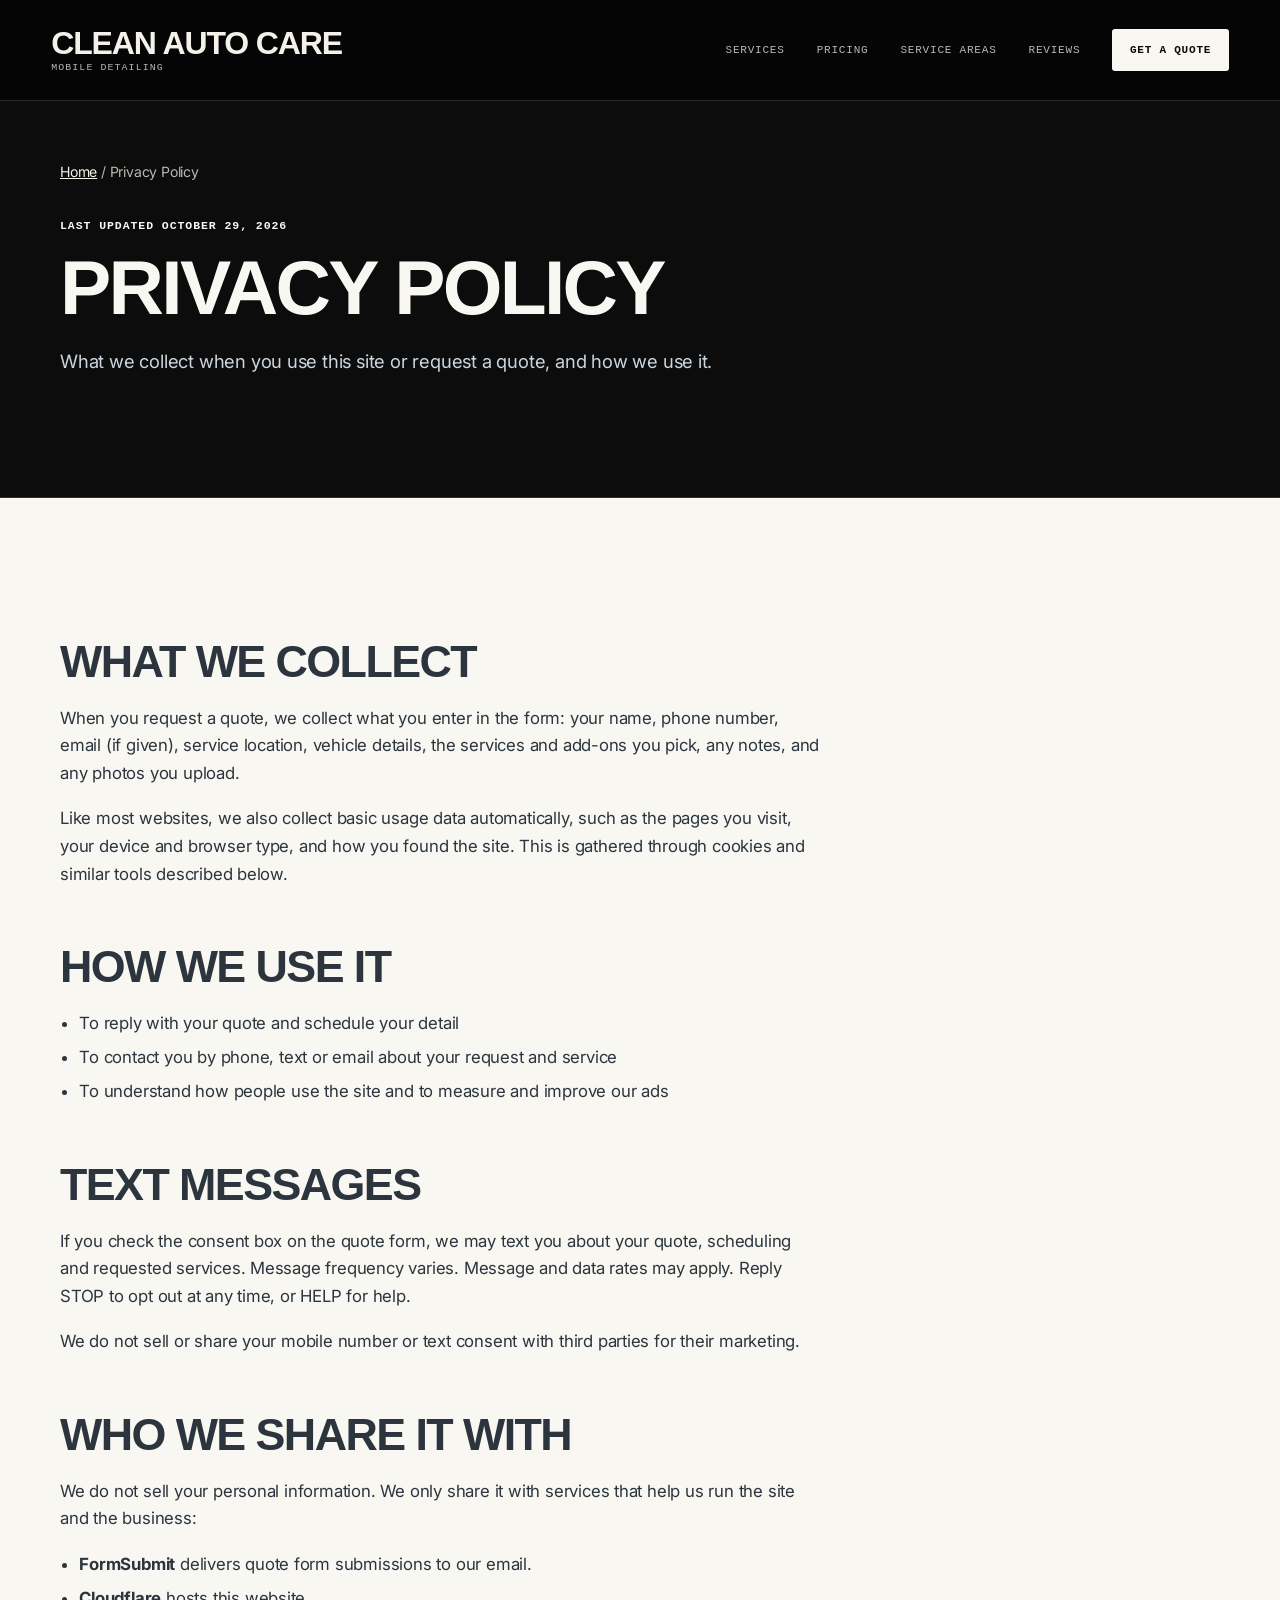
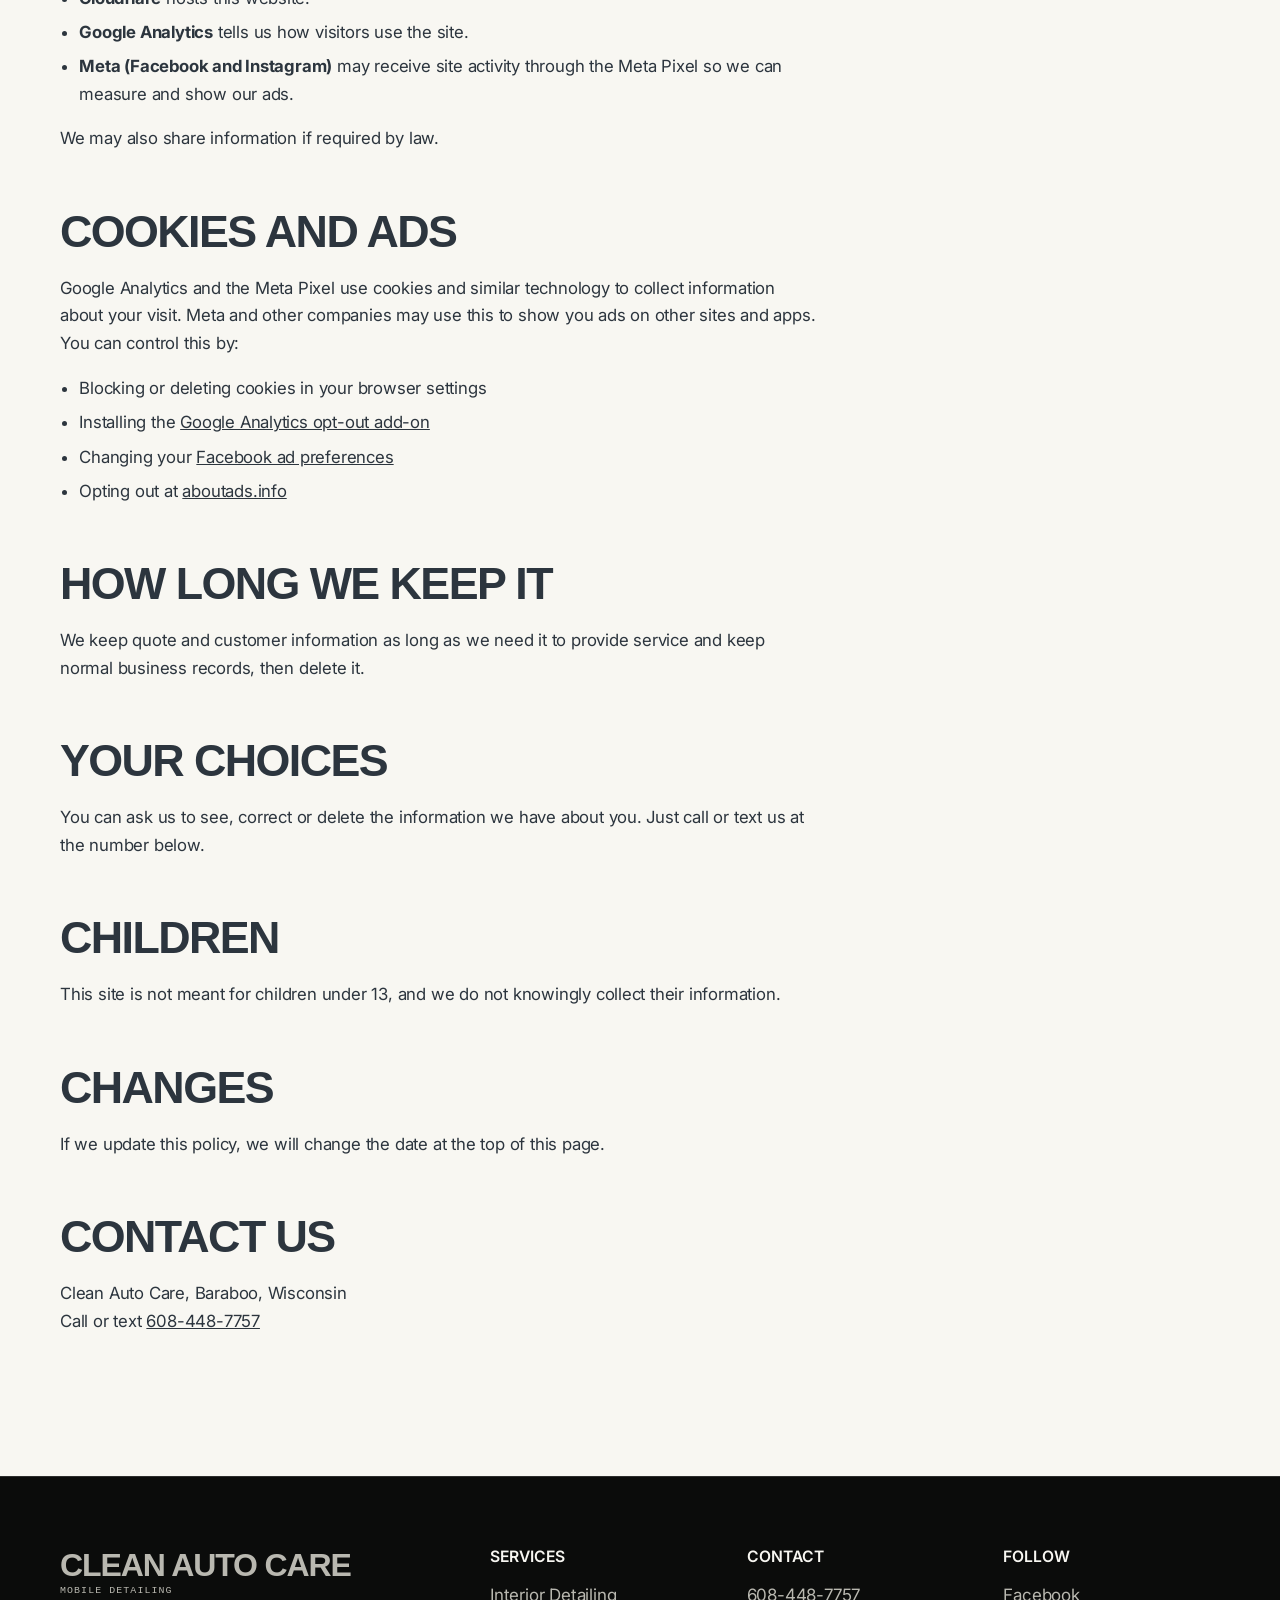
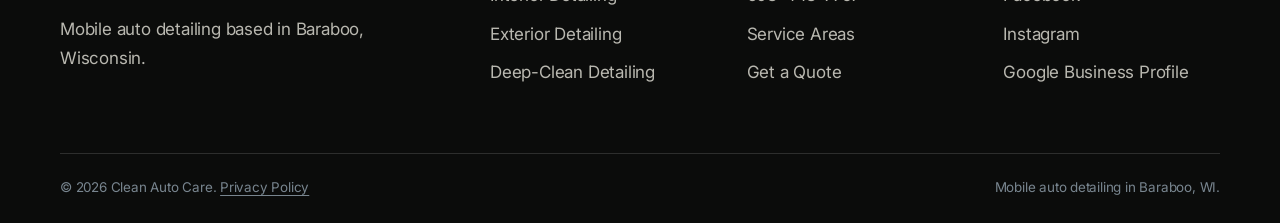
==== privacy/index.html @ e504fc3c "Add privacy policy page Add /privacy/ covering the quote form, text messages, FormSubmit, Cloudflare" ====
<!doctype html>
<html lang="en-US">
<head>
  <meta charset="utf-8"><meta name="viewport" content="width=device-width, initial-scale=1">
  <title>Privacy Policy | Clean Auto Care</title>
  <meta name="description" content="How Clean Auto Care collects, uses and protects the information you share through our website and quote form.">
  <meta name="robots" content="noindex, follow"><meta name="theme-color" content="#07111f"><link rel="canonical" href="https://cleanautocare.org/privacy/">
  <link rel="icon" type="image/png" sizes="64x64" href="/images/favicon-64.png"><link rel="preconnect" href="https://fonts.googleapis.com"><link rel="preconnect" href="https://fonts.gstatic.com" crossorigin><link href="https://fonts.googleapis.com/css2?family=Cormorant+Garamond:wght@500;600;700&family=Inter:wght@400;500;600&display=swap" rel="stylesheet"><link rel="stylesheet" href="/style.css?v=20261029.6">
  <script async src="https://www.googletagmanager.com/gtag/js?id=G-19XPZ4K6GP"></script>
  <script>window.dataLayer=window.dataLayer||[];function gtag(){dataLayer.push(arguments);}gtag('js',new Date());gtag('config','G-19XPZ4K6GP');</script>
</head>
<body>
  <a class="skip-link" href="#main-content">Skip to main content</a>
  <header class="site-header"><div class="nav-wrap"><a class="brand" href="/" aria-label="Clean Auto Care home"><span>Clean Auto Care</span><small>Mobile Detailing</small></a><button class="menu-toggle" type="button" aria-expanded="false" aria-controls="main-navigation"><span class="sr-only">Open menu</span><span aria-hidden="true">Menu</span></button><nav id="main-navigation" class="main-nav" aria-label="Primary navigation"><a href="/#services">Services</a><a href="/#pricing">Pricing</a><a href="/service-areas/">Service Areas</a><a href="/#reviews">Reviews</a><a class="nav-cta" href="/quote/">Get a Quote</a></nav></div></header>
  <main id="main-content">
    <section class="page-hero"><div class="container"><p class="breadcrumbs"><a href="/">Home</a> / Privacy Policy</p><p class="eyebrow">Last updated October 29, 2026</p><h1>Privacy Policy</h1><p class="page-lead">What we collect when you use this site or request a quote, and how we use it.</p></div></section>
    <section class="section"><div class="container content-grid legal-grid">
      <article class="prose legal-prose">
        <h2>What we collect</h2>
        <p>When you request a quote, we collect what you enter in the form: your name, phone number, email (if given), service location, vehicle details, the services and add-ons you pick, any notes, and any photos you upload.</p>
        <p>Like most websites, we also collect basic usage data automatically, such as the pages you visit, your device and browser type, and how you found the site. This is gathered through cookies and similar tools described below.</p>

        <h2>How we use it</h2>
        <ul>
          <li>To reply with your quote and schedule your detail</li>
          <li>To contact you by phone, text or email about your request and service</li>
          <li>To understand how people use the site and to measure and improve our ads</li>
        </ul>

        <h2>Text messages</h2>
        <p>If you check the consent box on the quote form, we may text you about your quote, scheduling and requested services. Message frequency varies. Message and data rates may apply. Reply STOP to opt out at any time, or HELP for help.</p>
        <p>We do not sell or share your mobile number or text consent with third parties for their marketing.</p>

        <h2>Who we share it with</h2>
        <p>We do not sell your personal information. We only share it with services that help us run the site and the business:</p>
        <ul>
          <li><strong>FormSubmit</strong> delivers quote form submissions to our email.</li>
          <li><strong>Cloudflare</strong> hosts this website.</li>
          <li><strong>Google Analytics</strong> tells us how visitors use the site.</li>
          <li><strong>Meta (Facebook and Instagram)</strong> may receive site activity through the Meta Pixel so we can measure and show our ads.</li>
        </ul>
        <p>We may also share information if required by law.</p>

        <h2>Cookies and ads</h2>
        <p>Google Analytics and the Meta Pixel use cookies and similar technology to collect information about your visit. Meta and other companies may use this to show you ads on other sites and apps. You can control this by:</p>
        <ul>
          <li>Blocking or deleting cookies in your browser settings</li>
          <li>Installing the <a href="https://tools.google.com/dlpage/gaoptout" target="_blank" rel="noopener">Google Analytics opt-out add-on</a></li>
          <li>Changing your <a href="https://www.facebook.com/adpreferences" target="_blank" rel="noopener">Facebook ad preferences</a></li>
          <li>Opting out at <a href="https://optout.aboutads.info/" target="_blank" rel="noopener">aboutads.info</a></li>
        </ul>

        <h2>How long we keep it</h2>
        <p>We keep quote and customer information as long as we need it to provide service and keep normal business records, then delete it.</p>

        <h2>Your choices</h2>
        <p>You can ask us to see, correct or delete the information we have about you. Just call or text us at the number below.</p>

        <h2>Children</h2>
        <p>This site is not meant for children under 13, and we do not knowingly collect their information.</p>

        <h2>Changes</h2>
        <p>If we update this policy, we will change the date at the top of this page.</p>

        <h2>Contact us</h2>
        <p>Clean Auto Care, Baraboo, Wisconsin<br>Call or text <a href="tel:+16084487757">608-448-7757</a></p>
      </article>
    </div></section>
  </main>
  <footer class="site-footer"><div class="container footer-grid"><div><a class="brand footer-brand" href="/"><span>Clean Auto Care</span><small>Mobile Detailing</small></a><p>Mobile auto detailing based in Baraboo, Wisconsin.</p></div><div><h2>Services</h2><a href="/services/interior-detailing.html">Interior Detailing</a><a href="/services/exterior-detailing.html">Exterior Detailing</a><a href="/services/deep-clean-detailing.html">Deep-Clean Detailing</a></div><div><h2>Contact</h2><a href="tel:+16084487757">608-448-7757</a><a href="/service-areas/">Service Areas</a><a href="/quote/">Get a Quote</a></div><div><h2>Follow</h2><a href="https://www.facebook.com/people/Clean-Auto-Care/61571332643960/" target="_blank" rel="noopener">Facebook</a><a href="https://www.instagram.com/cleanautocarellc" target="_blank" rel="noopener">Instagram</a><a href="https://share.google/BWF50CTPBVMTIAiap" target="_blank" rel="noopener">Google Business Profile</a></div></div><div class="container footer-bottom"><p>© 2026 Clean Auto Care. <a href="/privacy/">Privacy Policy</a></p><p>Mobile auto detailing in Baraboo, WI.</p></div></footer>
  <script src="/script.js?v=20260813.4" defer></script>
</body>
</html>
---- style.css ----
/* Clean Auto Care: restyle. Same class names as before, so no markup or SEO text changes are needed. */
:root {
  --ink: #0b1118;
  --ink-2: #131b24;
  --ink-3: #1d2733;
  --bone: #f3f4f2;
  --paper: #ffffff;
  --text: #151c24;
  --muted: #5b656f;
  --line: #dcdfdd;
  --line-dark: rgba(255, 255, 255, 0.14);
  --brass: #d4b26e;
  --brass-deep: #7a5c1f;
  --on-dark: #e9edf1;
  --on-dark-muted: #a7b3bf;
  --serif: "Cormorant Garamond", Georgia, "Times New Roman", serif;
  --sans: Inter, ui-sans-serif, system-ui, -apple-system, "Segoe UI", sans-serif;
  --container: 1160px;
  --r: 3px;
}

*, *::before, *::after { box-sizing: border-box; }
html { scroll-behavior: smooth; scroll-padding-top: 90px; }
body { margin: 0; color: var(--text); background: var(--paper); font-family: var(--sans); font-size: 1.0625rem; line-height: 1.7; -webkit-font-smoothing: antialiased; }
img { display: block; max-width: 100%; }
a { color: inherit; }
button, input, select, textarea { font: inherit; }
button { cursor: pointer; }
h1, h2, h3, p, blockquote, figure { margin-top: 0; }
h1, h2 { font-family: var(--serif); font-weight: 500; line-height: 1.02; letter-spacing: -0.012em; }
h3 { font-family: var(--sans); font-weight: 600; line-height: 1.25; letter-spacing: -0.01em; }
h1 { font-size: clamp(3rem, 7.2vw, 6rem); }
h2 { margin-bottom: 1.25rem; font-size: clamp(2.3rem, 4.6vw, 3.9rem); }
h3 { font-size: 1.2rem; }
p { margin-bottom: 1.1rem; }
:focus-visible { outline: 2px solid var(--brass-deep); outline-offset: 3px; }
.site-header :focus-visible, .hero :focus-visible, .section-dark :focus-visible, .area-section :focus-visible, .contact-section :focus-visible, .page-hero :focus-visible, .cta-panel :focus-visible, .site-footer :focus-visible { outline-color: var(--brass); }
.quote-form :focus-visible { outline-color: var(--brass-deep); }

.container { width: min(calc(100% - 44px), var(--container)); margin-inline: auto; }
.narrow-container { max-width: 800px; }
.section { padding: clamp(5rem, 9vw, 8.5rem) 0; }
.section-alt { background: var(--bone); }
.section-dark { color: var(--on-dark); background: var(--ink); }
.section-heading { max-width: 760px; margin: 0 auto 3.5rem; text-align: center; }
.section-heading > p:last-child { color: var(--muted); font-size: 1.08rem; }
.section-dark .section-heading > p:last-child { color: var(--on-dark-muted); }
.left-aligned { margin-left: 0; text-align: left; }
.eyebrow { margin-bottom: 0.8rem; color: var(--brass-deep); font-size: 0.98rem; font-weight: 600; letter-spacing: 0.01em; }
.section-dark .eyebrow, .hero .eyebrow, .area-section .eyebrow, .contact-section .eyebrow, .page-hero .eyebrow { color: var(--brass); }
.sr-only { position: absolute; width: 1px; height: 1px; padding: 0; margin: -1px; overflow: hidden; clip: rect(0, 0, 0, 0); white-space: nowrap; border: 0; }
.skip-link { position: fixed; top: 12px; left: 12px; z-index: 9999; padding: 0.7rem 1rem; color: var(--ink); background: var(--brass); border-radius: var(--r); transform: translateY(-160%); }
.skip-link:focus { transform: translateY(0); }

/* header */
.site-header { position: fixed; inset: 0 0 auto; z-index: 1000; color: var(--on-dark); background: rgba(11, 17, 24, 0.9); border-bottom: 1px solid var(--line-dark); backdrop-filter: blur(14px); }
.nav-wrap { width: min(calc(100% - 44px), var(--container)); min-height: 76px; margin-inline: auto; display: flex; align-items: center; justify-content: space-between; gap: 2rem; }
.brand { display: inline-flex; flex-direction: column; color: inherit; text-decoration: none; line-height: 1; }
.brand span { font-family: var(--serif); font-size: 1.6rem; font-weight: 600; letter-spacing: 0; }
.brand small { margin-top: 0.3rem; color: var(--on-dark-muted); font-size: 0.78rem; font-weight: 500; letter-spacing: 0.02em; }
.main-nav { display: flex; align-items: center; gap: 2rem; }
.main-nav a { color: var(--on-dark-muted); font-size: 0.94rem; font-weight: 500; text-decoration: none; transition: color 150ms; }
.main-nav a:hover, .main-nav a:focus-visible { color: var(--paper); }
.main-nav .nav-cta { padding: 0.6rem 1.15rem; color: var(--ink); background: var(--brass); border-radius: var(--r); font-weight: 600; }
.main-nav .nav-cta:hover, .main-nav .nav-cta:focus-visible { color: var(--ink); background: #d9d7cf; }
.menu-toggle { display: none; padding: 0.5rem 0.8rem; color: var(--paper); background: transparent; border: 1px solid var(--line-dark); border-radius: var(--r); }

/* hero */
.hero { position: relative; min-height: 100vh; min-height: 100svh; display: flex; align-items: center; overflow: hidden; color: var(--on-dark); background: var(--ink); }
.hero-image { position: absolute; inset: 0; width: 100%; height: 100%; object-fit: cover; object-position: center 40%; }
.hero-shade { position: absolute; inset: 0; background: linear-gradient(90deg, rgba(11, 17, 24, 0.82) 0%, rgba(11, 17, 24, 0.55) 48%, rgba(11, 17, 24, 0.3) 100%); }
.hero-content { position: relative; z-index: 1; padding-top: 130px; padding-bottom: 96px; }
.hero h1 { max-width: 860px; margin-bottom: 1.5rem; color: var(--paper); }
.hero-lead { max-width: 600px; margin-bottom: 2.2rem; color: #cdd6df; font-size: clamp(1.08rem, 2vw, 1.25rem); }
.service-line { max-width: 600px; margin-top: 1.8rem; margin-bottom: 0; color: var(--on-dark-muted); font-size: 0.95rem; }
.button-row { display: flex; flex-wrap: wrap; gap: 0.9rem; align-items: center; }
.button-row.centered { justify-content: center; margin-top: 2.5rem; }
.button { display: inline-flex; min-height: 50px; align-items: center; justify-content: center; padding: 0.8rem 1.6rem; border: 1px solid transparent; border-radius: var(--r); font-size: 0.97rem; font-weight: 600; line-height: 1.2; text-align: center; text-decoration: none; transition: background-color 160ms, color 160ms, border-color 160ms; }
.button-primary { color: var(--paper); background: var(--ink); }
.button-primary:hover { background: var(--ink-3); }
.hero .button-primary, .section-dark .button-primary, .area-section .button-primary, .contact-section .button-primary, .page-hero .button-primary, .cta-panel .button-primary { color: var(--ink); background: var(--brass); }
.hero .button-primary:hover, .section-dark .button-primary:hover, .area-section .button-primary:hover, .contact-section .button-primary:hover, .page-hero .button-primary:hover, .cta-panel .button-primary:hover { background: #d9d7cf; }
.button-secondary { color: var(--paper); background: transparent; border-color: rgba(255, 255, 255, 0.4); }
.button-secondary:hover { border-color: var(--paper); }
.button-outline { color: var(--text); border-color: #a9b1b8; background: transparent; }
.button-outline:hover { border-color: var(--text); }

/* trust strip */
.trust-bar { position: relative; z-index: 2; color: var(--on-dark); background: var(--ink-2); border-bottom: 1px solid var(--line-dark); }
.trust-grid { display: grid; grid-template-columns: repeat(3, 1fr); }
.trust-grid > div { padding: 1.5rem 2rem; border-left: 1px solid var(--line-dark); }
.trust-grid > div:first-child { padding-left: 0; border-left: 0; }
.trust-grid strong, .trust-grid span { display: block; }
.trust-grid strong { font-weight: 600; }
.trust-grid span { color: var(--on-dark-muted); font-size: 0.9rem; }

.split-layout { display: grid; grid-template-columns: 0.9fr 1.1fr; gap: clamp(2rem, 7vw, 7rem); align-items: start; }
.intro-section h2 { max-width: 620px; }
.prose { color: #2c353e; font-size: 1.08rem; }
.prose p:last-child { margin-bottom: 0; }
.text-link { color: var(--brass-deep); font-weight: 600; text-decoration-thickness: 1px; text-underline-offset: 5px; }

/* services: open columns, no boxes, no numbering */
.card-grid { display: grid; grid-template-columns: repeat(3, 1fr); gap: 2.5rem; }
.card { padding: 1.8rem 0 0; border-top: 1px solid var(--text); }
.card h3 { margin-bottom: 0.8rem; font-family: var(--serif); font-size: 2rem; font-weight: 600; letter-spacing: 0; }
.card p { color: var(--muted); }

.gallery-grid { display: grid; grid-template-columns: 1.35fr 0.8fr; grid-template-rows: 1fr 1fr; gap: 1rem; }
.gallery-grid figure { position: relative; min-height: 280px; overflow: hidden; border-radius: var(--r); background: var(--ink); }
.gallery-grid .gallery-main { grid-row: 1 / 3; min-height: 650px; }
.gallery-grid img { width: 100%; height: 100%; object-fit: cover; }
.gallery-grid figcaption { position: absolute; inset: auto 0 0; padding: 2.4rem 1.2rem 1rem; color: var(--paper); font-size: 0.92rem; font-weight: 500; background: linear-gradient(transparent, rgba(8, 13, 19, 0.82)); }

/* pricing */
.pricing-grid { grid-template-columns: repeat(4, 1fr); gap: 0; align-items: stretch; }
.price-card { position: relative; display: flex; flex-direction: column; padding: 2rem 1.7rem; color: var(--on-dark); border: 1px solid var(--line-dark); margin-left: -1px; }
.price-card:first-child { margin-left: 0; }
.price-card h3 { margin-bottom: 0.6rem; color: var(--paper); font-size: 1.1rem; }
.price-card .price { margin-bottom: 1.5rem; color: var(--paper); font-family: var(--serif); font-size: clamp(2.2rem, 3.4vw, 3rem); font-weight: 600; line-height: 1; letter-spacing: 0; }
.featured-card { background: var(--ink-2); border-top: 2px solid var(--brass); }
.pill { margin: 0 0 1rem; color: var(--brass); font-size: 0.9rem; font-weight: 600; }
.check-list { margin: 0; padding: 0; list-style: none; }
.check-list li { position: relative; padding: 0.5rem 0 0.5rem 1.5rem; color: var(--on-dark-muted); border-bottom: 1px solid var(--line-dark); font-size: 0.97rem; line-height: 1.5; }
.check-list li:last-child { border-bottom: 0; }
.check-list li::before { content: ""; position: absolute; left: 0.1rem; top: 1.05rem; width: 0.55rem; height: 0.3rem; border-left: 1.5px solid var(--brass); border-bottom: 1.5px solid var(--brass); transform: rotate(-45deg); }
.package-note { margin: 1.1rem 0 0; color: var(--on-dark-muted); font-size: 0.85rem; line-height: 1.5; }
.price-book { width: 100%; margin-top: auto; color: var(--paper); background: transparent; border-color: rgba(255, 255, 255, 0.35); }
.price-card .check-list, .price-card .package-note { margin-bottom: 1.4rem; }
.price-book:hover { border-color: var(--paper); }
.featured-card .price-book { color: var(--ink); background: var(--brass); border-color: transparent; }
.featured-card .price-book:hover { background: #d9d7cf; }
.addons-panel { margin-top: 3rem; padding: 0; }
.addons-panel h3 { margin-bottom: 0.5rem; color: var(--paper); font-family: var(--serif); font-size: 1.9rem; font-weight: 600; }
.addon-grid { display: grid; grid-template-columns: 1fr 1fr; gap: 0 3rem; }
.addon-grid > div { display: flex; justify-content: space-between; gap: 1rem; padding: 0.9rem 0; color: var(--on-dark-muted); border-bottom: 1px solid var(--line-dark); }
.addon-grid strong { color: var(--paper); font-weight: 600; text-align: right; }

/* process: a genuine sequence, so it keeps its numerals */
.process-grid { display: grid; grid-template-columns: repeat(3, 1fr); gap: 2.5rem; margin: 0; padding: 0; list-style: none; }
.process-grid li { display: flex; gap: 1.1rem; align-items: flex-start; }
.process-grid li > span { flex: 0 0 40px; height: 40px; display: grid; place-items: center; color: var(--brass-deep); border: 1px solid var(--brass-deep); border-radius: 50%; font-family: var(--serif); font-size: 1.25rem; font-weight: 600; }
.process-grid h3 { margin: 0.4rem 0 0.5rem; }
.process-grid p { margin: 0; color: var(--muted); }

/* service area */
.area-section { color: var(--on-dark); background: var(--ink-2); }
.area-layout { align-items: center; }
.area-layout p:not(.eyebrow) { max-width: 600px; color: var(--on-dark-muted); }
.area-layout .button { margin-top: 0.8rem; }
.location-list { display: grid; grid-template-columns: 1fr 1fr; gap: 0 2rem; margin: 0; padding: 0; list-style: none; }
.location-list a { display: block; padding: 1.1rem 0; color: var(--paper); border-bottom: 1px solid var(--line-dark); font-family: var(--serif); font-size: 1.6rem; font-weight: 600; text-decoration: none; transition: color 150ms; }
.location-list a:hover { color: var(--brass); }

/* reviews: set as quotations, not cards */
.review-grid { align-items: stretch; }
.review-card { display: flex; flex-direction: column; padding: 1.8rem 0 0; border-top: 1px solid var(--text); }
.review-card blockquote { flex: 1; margin: 0 0 1.4rem; color: var(--text); font-family: var(--serif); font-size: 1.65rem; font-weight: 500; line-height: 1.25; }
.review-card figcaption { color: var(--muted); font-size: 0.92rem; font-weight: 500; }

.faq-list { border-top: 1px solid var(--text); }
.faq-list details { border-bottom: 1px solid var(--line); }
.faq-list summary { position: relative; padding: 1.4rem 2.5rem 1.4rem 0; font-size: 1.08rem; font-weight: 600; list-style: none; cursor: pointer; }
.faq-list summary::-webkit-details-marker { display: none; }
.faq-list summary::after { content: "+"; position: absolute; right: 0.2rem; top: 1.15rem; color: var(--brass-deep); font-size: 1.5rem; font-weight: 400; }
.faq-list details[open] summary::after { content: "\2212"; }
.faq-list details p { padding-right: 2rem; color: var(--muted); }

/* contact + form */
.contact-section { color: var(--on-dark); background: var(--ink); }
.contact-layout { display: grid; grid-template-columns: 0.8fr 1.2fr; gap: clamp(2.5rem, 7vw, 6rem); align-items: start; }
.contact-copy { position: sticky; top: 120px; }
.contact-copy > p:not(.eyebrow) { color: var(--on-dark-muted); }
.inline-book { color: var(--brass); font-weight: 600; text-underline-offset: 4px; }
.quote-builder-cta { display: block; margin: 2rem 0 2.3rem; padding: 1.35rem 1.45rem; color: var(--ink); background: var(--paper); border-left: 4px solid var(--paper); text-decoration: none; transition: background-color 160ms, color 160ms; }
.quote-builder-cta:hover, .quote-builder-cta:focus-visible { color: var(--paper); background: var(--ink-3); outline: 1px solid var(--paper); outline-offset: 3px; }
.quote-builder-cta span, .quote-builder-cta strong, .quote-builder-cta small { display: block; }
.quote-builder-cta span { margin-bottom: 0.2rem; font-family: "DM Mono", monospace; font-size: 0.67rem; letter-spacing: 0.06em; text-transform: uppercase; }
.quote-builder-cta strong { font-family: var(--serif); font-size: clamp(2rem, 3vw, 2.8rem); font-weight: 600; line-height: 0.9; text-transform: uppercase; }
.quote-builder-cta strong b { margin-left: 0.25rem; font-family: var(--sans); font-weight: 400; }
.quote-builder-cta small { max-width: 390px; margin-top: 0.8rem; font-size: 0.85rem; line-height: 1.45; }
.direct-contact { display: grid; gap: 0; margin-top: 2rem; }
.direct-contact a { display: flex; justify-content: space-between; gap: 1rem; padding: 1.1rem 0; border-bottom: 1px solid var(--line-dark); text-decoration: none; }
.direct-contact span { color: var(--on-dark-muted); }
.quote-form { padding: clamp(1.5rem, 4vw, 2.6rem); color: var(--text); background: var(--paper); border-radius: var(--r); }
.quote-form label { display: block; margin: 0.9rem 0 0.35rem; font-size: 0.9rem; font-weight: 600; }
.quote-form label span { color: var(--muted); font-weight: 400; }
.quote-form input, .quote-form select, .quote-form textarea { width: 100%; padding: 0.75rem 0.85rem; color: var(--text); background: var(--paper); border: 1px solid #b9c0c6; border-radius: var(--r); }
.quote-form input:focus, .quote-form select:focus, .quote-form textarea:focus { border-color: var(--brass-deep); }
.quote-form input[type="file"] { padding: 0.55rem; }
.quote-form .consent-check { display: flex; align-items: flex-start; gap: 0.65rem; margin-top: 1.15rem; color: #44505b; font-size: 0.82rem; font-weight: 500; line-height: 1.5; }
.quote-form .consent-check input { width: 1rem; height: 1rem; flex: 0 0 auto; margin: 0.15rem 0 0; accent-color: var(--brass-deep); }
.form-row { display: grid; grid-template-columns: 1fr 1fr; gap: 1rem; }
.submit-button { width: 100%; margin-top: 1.25rem; border: 0; }
.quote-form .submit-button { color: var(--paper); background: var(--ink); }
.quote-form .submit-button:hover { background: var(--ink-3); }
.form-note { margin: 0.75rem 0 0; color: var(--muted); font-size: 0.8rem; text-align: center; }
.honeypot { position: absolute !important; left: -9999px !important; width: 1px !important; height: 1px !important; opacity: 0 !important; }

/* footer */
.site-footer { padding: 4.5rem 0 1.5rem; color: var(--on-dark-muted); background: #070c11; }
.footer-grid { display: grid; grid-template-columns: 1.8fr 1fr 1fr 1fr; gap: 2.5rem; }
.footer-grid > div:first-child p { max-width: 360px; margin-top: 1.2rem; }
.footer-grid h2 { margin-bottom: 1rem; color: var(--paper); font-family: var(--sans); font-size: 0.98rem; font-weight: 600; letter-spacing: 0; }
.footer-grid > div:not(:first-child) a { display: block; margin: 0.6rem 0; color: var(--on-dark-muted); text-decoration: none; }
.footer-grid a:hover { color: var(--paper); }
.footer-bottom { display: flex; justify-content: space-between; gap: 1rem; margin-top: 3.5rem; padding-top: 1.4rem; color: #78858f; border-top: 1px solid var(--line-dark); font-size: 0.84rem; }
.footer-bottom p { margin: 0; }

/* inner pages */
.page-hero { padding: 10rem 0 5.5rem; color: var(--on-dark); background: var(--ink); border-bottom: 1px solid var(--line-dark); }
.page-hero .breadcrumbs { margin-bottom: 2rem; color: var(--on-dark-muted); font-size: 0.88rem; }
.page-hero .breadcrumbs a { color: var(--on-dark); }
.page-hero h1 { max-width: 920px; margin-bottom: 1.2rem; color: var(--paper); font-size: clamp(2.7rem, 6vw, 4.8rem); }
.page-hero .page-lead { max-width: 700px; margin-bottom: 2rem; color: #cdd6df; font-size: 1.15rem; }
.content-grid { display: grid; grid-template-columns: 1.4fr 0.6fr; gap: clamp(2.5rem, 7vw, 6rem); align-items: start; }
.content-grid .prose h2 { margin-top: 3.5rem; font-size: clamp(2rem, 3.6vw, 2.8rem); }
.content-grid .prose h2:first-child { margin-top: 0; }
.content-grid .prose h3 { margin-top: 2rem; }
.content-grid .prose ul { padding-left: 1.2rem; }
.service-aside { position: sticky; top: 110px; padding: 1.8rem; background: var(--bone); border-top: 2px solid var(--brass-deep); }
.service-aside h2 { font-size: 1.4rem; }
.service-aside .price { font-family: var(--serif); font-size: 2.4rem; font-weight: 600; line-height: 1.1; }
.service-aside .button { width: 100%; margin-top: 0.8rem; }
.related-links { display: grid; gap: 0.7rem; margin-top: 1.4rem; }
.related-links a { color: var(--brass-deep); font-weight: 600; }
.service-image { width: 100%; max-height: 600px; margin-bottom: 2.5rem; object-fit: cover; border-radius: var(--r); }
.area-cards { display: grid; grid-template-columns: 1fr 1fr; gap: 2rem 3rem; }
.area-card { padding: 1.6rem 0 0; border-top: 1px solid var(--text); }
.area-card h2 { font-size: 1.9rem; }
.area-card p { margin-bottom: 0; color: var(--muted); }
.cta-panel { padding: clamp(2.2rem, 5vw, 4rem); color: var(--on-dark); background: var(--ink); border-radius: var(--r); text-align: center; }
.cta-panel h2 { color: var(--paper); }
.cta-panel p { max-width: 640px; margin-inline: auto; color: var(--on-dark-muted); }
.cta-panel .button { margin-top: 0.8rem; }

@media (max-width: 900px) {
  .menu-toggle { display: block; }
  .main-nav { position: absolute; inset: 76px 0 auto; display: none; padding: 1.2rem 22px 1.5rem; flex-direction: column; align-items: stretch; gap: 0; background: var(--ink); border-bottom: 1px solid var(--line-dark); }
  .main-nav.is-open { display: flex; }
  .main-nav a { padding: 0.8rem 0; }
  .main-nav .nav-cta { margin-top: 0.5rem; padding: 0.8rem 1rem; text-align: center; }
  .hero-shade { background: linear-gradient(90deg, rgba(11, 17, 24, 0.85), rgba(11, 17, 24, 0.48)); }
  .split-layout, .contact-layout, .content-grid { grid-template-columns: 1fr; }
  .card-grid, .process-grid { grid-template-columns: 1fr; }
  .pricing-grid { grid-template-columns: 1fr 1fr; }
  .price-card, .price-card:first-child { margin-left: 0; margin-top: -1px; }
  .contact-copy, .service-aside { position: static; }
  .footer-grid { grid-template-columns: 1.5fr 1fr 1fr; }
  .footer-grid > div:first-child { grid-column: 1 / -1; }
}

@media (max-width: 680px) {
  .container, .nav-wrap { width: min(calc(100% - 32px), var(--container)); }
  .section { padding: 4.6rem 0; }
  .hero-content { padding-top: 120px; padding-bottom: 70px; }
  .hero-image { object-position: 58% center; }
  .hero-shade { background: linear-gradient(180deg, rgba(11, 17, 24, 0.55), rgba(11, 17, 24, 0.78)); }
  .trust-grid { grid-template-columns: 1fr; padding: 0.5rem 0; }
  .trust-grid > div, .trust-grid > div:first-child { padding: 0.8rem 0; border: 0; border-bottom: 1px solid var(--line-dark); }
  .trust-grid > div:last-child { border-bottom: 0; }
  .pricing-grid, .addon-grid, .form-row, .area-cards, .location-list { grid-template-columns: 1fr; }
  .gallery-grid { grid-template-columns: 1fr 1fr; grid-template-rows: auto auto; }
  .gallery-grid .gallery-main { grid-column: 1 / -1; grid-row: auto; min-height: 480px; }
  .gallery-grid figure:not(.gallery-main) { min-height: 250px; }
  .addon-grid > div { align-items: flex-start; }
  .footer-grid { grid-template-columns: 1fr 1fr; }
  .footer-grid > div:first-child { grid-column: 1 / -1; }
  .footer-bottom { flex-direction: column; }
}

@media (prefers-reduced-motion: reduce) {
  html { scroll-behavior: auto; }
  *, *::before, *::after { scroll-behavior: auto !important; transition-duration: 0.01ms !important; animation-duration: 0.01ms !important; animation-iteration-count: 1 !important; }
}

/* quote wizard */
.quote-wizard { padding: clamp(1.5rem, 4vw, 2.6rem); background: var(--paper); border: 1px solid var(--line); border-radius: var(--r); }
.q-step { margin: 0 0 2rem; padding: 0; border: 0; min-width: 0; }
.q-step[hidden] { display: none; }
.q-step legend { padding: 0; margin-bottom: 0.4rem; font-family: var(--serif); font-size: clamp(1.9rem, 4vw, 2.5rem); font-weight: 500; line-height: 1.1; }
.q-hint { color: var(--muted); margin-bottom: 1rem; }
.q-grid { display: grid; grid-template-columns: 1fr 1fr; gap: 0.75rem; margin-top: 1.1rem; }
.q-opt { position: relative; display: block; }
.q-opt input { position: absolute; inset: 0; width: 100%; height: 100%; margin: 0; opacity: 0; cursor: pointer; }
.q-opt span { display: flex; flex-direction: column; justify-content: center; min-height: 68px; padding: 0.8rem 1rem; border: 1px solid #b9c0c6; border-radius: var(--r); font-weight: 600; transition: border-color 150ms, background-color 150ms; }
.q-opt small { margin-top: 0.1rem; color: var(--muted); font-size: 0.85rem; font-weight: 400; }
.q-opt:hover span { border-color: var(--text); }
.q-opt input:checked + span { border-color: var(--brass-deep); background: #f6f0e3; box-shadow: inset 0 0 0 1px var(--brass-deep); }
.q-opt input:focus-visible + span { outline: 2px solid var(--brass-deep); outline-offset: 2px; }
.q-label { display: block; margin: 1rem 0 0.35rem; font-size: 0.9rem; font-weight: 600; }
.q-label span { color: var(--muted); font-weight: 400; }
.quote-wizard input[type="text"], .quote-wizard input[type="tel"], .quote-wizard input[type="email"], .quote-wizard input[type="file"], .quote-wizard textarea { width: 100%; padding: 0.75rem 0.85rem; color: var(--text); background: var(--paper); border: 1px solid #b9c0c6; border-radius: var(--r); }
.quote-wizard input:focus, .quote-wizard textarea:focus { border-color: var(--brass-deep); }
.q-row { display: grid; grid-template-columns: 1fr 1fr; gap: 1rem; }
.quote-wizard .consent-check { display: flex; align-items: flex-start; gap: 0.65rem; margin-top: 1.2rem; color: #44505b; font-size: 0.82rem; line-height: 1.5; }
.quote-wizard .consent-check input { width: 1rem; height: 1rem; flex: 0 0 auto; margin: 0.15rem 0 0; accent-color: var(--brass-deep); }
.q-submit { width: 100%; margin-top: 1.25rem; }
.q-progress, .q-count, .q-nav { display: none; }
.quote-wizard.is-wizard .q-progress { display: block; height: 4px; margin-bottom: 0.6rem; background: var(--line); border-radius: 2px; overflow: hidden; }
.q-progress i { display: block; width: 0; height: 100%; background: var(--brass-deep); transition: width 250ms; }
.quote-wizard.is-wizard .q-count { display: block; margin-bottom: 1.6rem; color: var(--muted); font-size: 0.9rem; }
.quote-wizard.is-wizard .q-nav { display: flex; justify-content: space-between; gap: 1rem; }
.q-error { min-height: 1.2em; margin: 0 0 0.8rem; color: #a3332b; font-size: 0.95rem; }
.q-alt { margin: 1.4rem 0 0; text-align: center; color: var(--muted); font-size: 0.95rem; }
.quote-wizard.is-wizard .q-count { display: none; }
.q-review { margin-bottom: 0; }
.quote-total { margin: 1.5rem 0 2rem; padding: 1.4rem 1.5rem; color: var(--paper); background: var(--ink); }
.quote-total-label { margin-bottom: 0.35rem; color: var(--on-dark-muted); font-family: "DM Mono", monospace; font-size: 0.68rem; letter-spacing: 0.06em; text-transform: uppercase; }
.quote-total-price { margin: 0; font-family: var(--serif); font-size: clamp(3.6rem, 9vw, 5.4rem); font-weight: 600; line-height: 0.76; letter-spacing: -0.035em; text-transform: uppercase; }
.quote-summary { display: grid; grid-template-columns: repeat(3, 1fr); gap: 0; margin: 0 0 1.6rem; border-top: 1px solid var(--line); border-bottom: 1px solid var(--line); }
.quote-summary > div { padding: 0.9rem 1rem 0.9rem 0; border-right: 1px solid var(--line); }
.quote-summary > div + div { padding-left: 1rem; }
.quote-summary > div:last-child { border-right: 0; }
.quote-summary dt { color: var(--muted); font-family: "DM Mono", monospace; font-size: 0.64rem; letter-spacing: 0.06em; text-transform: uppercase; }
.quote-summary dd { margin: 0.35rem 0 0; font-weight: 600; line-height: 1.3; }
@media (max-width: 560px) { .quote-summary { grid-template-columns: 1fr; } .quote-summary > div, .quote-summary > div + div { padding: 0.8rem 0; border-right: 0; border-bottom: 1px solid var(--line); } .quote-summary > div:last-child { border-bottom: 0; } }
@media (max-width: 560px) { .q-grid, .q-row { grid-template-columns: 1fr; } }

/* products strip, sits directly under the hero */
.trust-bar { background: #0e1318; border-top: 1px solid var(--line-dark); border-bottom: 1px solid var(--line-dark); }
.brand-strip { display: grid; grid-template-columns: 0.8fr 3fr; align-items: stretch; }
.brand-strip-label { display: flex; align-items: center; margin: 0; padding: 1.5rem 1.5rem 1.5rem 0; color: var(--on-dark-muted); font-size: 0.78rem; font-weight: 500; letter-spacing: 0.22em; text-transform: uppercase; }
.brand-strip-list { display: grid; grid-template-columns: repeat(3, 1fr); margin: 0; padding: 0; list-style: none; }
.brand-strip-list li { display: flex; align-items: center; justify-content: center; min-height: 112px; padding: 1.6rem 1rem; text-align: center; background: #141a21; border-left: 1px solid var(--line-dark); }
.brand-strip-list a { color: var(--paper); font-family: var(--serif); font-size: clamp(1.3rem, 2.2vw, 1.75rem); font-weight: 600; line-height: 1.1; text-decoration: none; }
.brand-strip-list a:hover, .brand-strip-list a:focus-visible { color: var(--brass); }
@media (max-width: 900px) { .brand-strip { grid-template-columns: 1fr; } .brand-strip-label { padding: 1.2rem 0 0.9rem; } .brand-strip-list li:first-child { border-left: 0; } }
@media (max-width: 680px) { .brand-strip-list { grid-template-columns: 1fr; } .brand-strip-list li { border-left: 0; border-top: 1px solid var(--line-dark); } }

/* Homepage art direction: a precise, performance-garage identity. */
:root {
  --ink: #0b0c0b;
  --ink-2: #171815;
  --ink-3: #292a26;
  --bone: #e9e7e0;
  --paper: #f8f7f2;
  --text: #11120f;
  --muted: #62635d;
  --line: #c9c8c0;
  --brass: #f8f7f2;
  --brass-deep: #11120f;
  --on-dark: #f3f1e9;
  --on-dark-muted: #b9b8b0;
  --serif: "Barlow Condensed", "Arial Narrow", sans-serif;
  --sans: Inter, ui-sans-serif, system-ui, sans-serif;
}

body { letter-spacing: -0.012em; }
h1, h2 { font-weight: 600; letter-spacing: -0.035em; text-transform: uppercase; }
.eyebrow { font-family: "DM Mono", monospace; font-size: 0.72rem; letter-spacing: 0.08em; text-transform: uppercase; }
.eyebrow span { color: var(--brass); }
.section { padding: clamp(6rem, 11vw, 10rem) 0; }
.site-header { background: rgba(11, 12, 11, 0.76); }
.brand span { font-family: var(--serif); font-size: 2rem; font-weight: 600; letter-spacing: -0.035em; text-transform: uppercase; }
.brand small { font-family: "DM Mono", monospace; font-size: 0.62rem; letter-spacing: 0.11em; text-transform: uppercase; }
.main-nav a { font-family: "DM Mono", monospace; font-size: 0.69rem; letter-spacing: 0.07em; text-transform: uppercase; }
.main-nav .nav-cta { padding: 0.75rem 1.1rem; background: var(--brass); }

.hero { height: 100dvh; min-height: 720px; }
.hero-image { filter: saturate(0.62) contrast(1.12) brightness(0.78); object-position: center 46%; transform: scale(1.012); }
.hero-shade { background: linear-gradient(90deg, rgba(7, 8, 7, 0.97) 0%, rgba(7, 8, 7, 0.79) 39%, rgba(7, 8, 7, 0.22) 78%, rgba(7, 8, 7, 0.42) 100%); }
.hero-content { padding-top: 156px; padding-bottom: 224px; }
.hero .eyebrow { margin-bottom: 1.5rem; }
.hero h1 { max-width: 760px; margin-bottom: 1.65rem; font-size: clamp(4.6rem, 10vw, 9.8rem); line-height: 0.78; }
.hero-lead { max-width: 500px; margin-bottom: 2.6rem; color: var(--on-dark); font-size: clamp(1.05rem, 1.6vw, 1.23rem); line-height: 1.55; }
.button { min-height: 52px; border-radius: 0; font-family: "DM Mono", monospace; font-size: 0.72rem; letter-spacing: 0.06em; text-transform: uppercase; }
.hero .button-primary, .section-dark .button-primary, .area-section .button-primary, .contact-section .button-primary, .page-hero .button-primary, .cta-panel .button-primary { background: var(--brass); }
.hero .button-primary:hover, .section-dark .button-primary:hover, .area-section .button-primary:hover, .contact-section .button-primary:hover, .page-hero .button-primary:hover, .cta-panel .button-primary:hover { background: #d9d7cf; }
.service-line { max-width: 480px; padding-top: 1.3rem; border-top: 1px solid rgba(255, 255, 255, 0.28); font-family: "DM Mono", monospace; font-size: 0.68rem; line-height: 1.65; letter-spacing: 0.04em; text-transform: uppercase; }

.hero .trust-bar { position: absolute; inset: auto 0 0; z-index: 3; width: 100%; background: rgba(11, 12, 11, 0.94); }
.brand-strip { width: min(calc(100% - 44px), 1440px); }
.brand-strip-label { color: var(--brass); font-family: "DM Mono", monospace; font-size: 0.67rem; letter-spacing: 0.1em; }
.brand-strip-list li { min-height: 104px; background: #10110f; }
.brand-strip-list a { font-family: var(--serif); font-size: clamp(1.45rem, 2.3vw, 2rem); letter-spacing: -0.025em; text-transform: uppercase; }

.intro-section { position: relative; overflow: hidden; background: var(--paper); }
.intro-section::after { content: "CLEAN"; position: absolute; right: -0.04em; bottom: -0.15em; color: rgba(11, 12, 11, 0.045); font-family: var(--serif); font-size: clamp(11rem, 27vw, 29rem); font-weight: 600; line-height: 0.72; pointer-events: none; }
.intro-section .container { position: relative; z-index: 1; }
.split-layout { grid-template-columns: 1fr 1fr; gap: clamp(3rem, 11vw, 12rem); }
.intro-section h2 { max-width: 690px; font-size: clamp(4rem, 7vw, 7rem); line-height: 0.84; }
.prose { max-width: 560px; padding-top: 2rem; font-size: clamp(1.12rem, 1.6vw, 1.35rem); line-height: 1.65; }
.prose p + p { margin-top: 2rem; }

.section-alt { background: #d9d7cf; }
.section-heading { max-width: 900px; margin: 0 0 4.6rem; text-align: left; }
.section-heading h2 { max-width: 760px; font-size: clamp(4rem, 7vw, 7.1rem); line-height: 0.79; }
.section-heading > p:last-child { max-width: 480px; margin: 2rem 0 0; color: var(--muted); }
.card-grid { gap: 0; }
.services-grid { border-top: 1px solid var(--text); }
.card { position: relative; min-height: 360px; padding: 1.8rem 2rem 2rem; border-top: 0; border-right: 1px solid var(--text); transition: color 180ms, background 180ms; }
.card:last-child { border-right: 0; }
.card:hover { color: var(--paper); background: var(--ink); }
.card h3 { max-width: 260px; margin: 1rem 0 1.1rem; font-size: clamp(2.3rem, 3vw, 3.25rem); line-height: 0.84; text-transform: uppercase; }
.card p { max-width: 315px; transition: color 180ms; }
.card:hover p { color: var(--on-dark-muted); }
.text-link { position: absolute; bottom: 2rem; left: 2rem; color: inherit; font-family: "DM Mono", monospace; font-size: 0.68rem; letter-spacing: 0.05em; text-decoration: none; text-transform: uppercase; }
.card:hover .text-link { color: var(--brass); }

.results-section { background: var(--ink); color: var(--on-dark); }
.results-section .section-heading > p:last-child { color: var(--on-dark-muted); }
.results-section .eyebrow { color: var(--brass); }
.gallery-grid { grid-template-columns: 1.6fr 1fr; gap: 2px; }
.gallery-grid figure, .gallery-grid .gallery-main { min-height: 320px; border-radius: 0; }
.gallery-grid .gallery-main { min-height: 680px; }
.gallery-grid img { filter: saturate(0.72) contrast(1.08); transition: transform 500ms ease, filter 500ms ease; }
.gallery-grid figure:hover img { filter: saturate(1) contrast(1); transform: scale(1.035); }
.gallery-grid figcaption { padding: 4rem 1.4rem 1.15rem; font-family: "DM Mono", monospace; font-size: 0.67rem; letter-spacing: 0.04em; text-transform: uppercase; }

.section-dark { background: #121310; }
.section-dark .section-heading { border-bottom: 1px solid var(--line-dark); padding-bottom: 3rem; }
.pricing-grid { border-top: 1px solid var(--line-dark); }
.price-card { min-height: 540px; padding: 2rem; background: transparent; }
.price-card h3 { font-family: "DM Mono", monospace; font-size: 0.72rem; letter-spacing: 0.08em; text-transform: uppercase; }
.price-card .price { margin-top: 4rem; font-size: clamp(3.2rem, 5vw, 5.1rem); line-height: 0.75; text-transform: uppercase; }
.featured-card { background: #24251f; border-top: 1px solid var(--brass); }
.pill { font-family: "DM Mono", monospace; font-size: 0.66rem; letter-spacing: 0.08em; text-transform: uppercase; }
.price-book { border-radius: 0; }
.addons-panel { padding-top: 1.5rem; border-top: 1px solid var(--line-dark); }
.addons-panel h3 { font-family: var(--serif); font-size: 2.7rem; text-transform: uppercase; }

.process-section { background: var(--paper); }
.process-section .section-heading { display: grid; grid-template-columns: 0.7fr 1.3fr; gap: 3rem; align-items: end; }
.process-section .section-heading h2 { grid-column: 2; }
.process-grid { gap: 0; border-top: 1px solid var(--text); }
.process-grid li { min-height: 240px; padding: 1.5rem 1.5rem 1.5rem 0; border-right: 1px solid var(--line); }
.process-grid li + li { padding-left: 1.5rem; }
.process-grid li:last-child { border-right: 0; }
.process-grid h3 { margin: 0 0 0.65rem; font-family: var(--serif); font-size: 2.1rem; line-height: 0.9; text-transform: uppercase; }

.area-section { background: #0b0c0b; color: var(--on-dark); }
.area-section .eyebrow, .area-layout p:not(.eyebrow) { color: var(--on-dark-muted); }
.area-section .button-primary { color: var(--ink); background: var(--paper); }
.area-section .button-primary:hover { background: #d9d7cf; }
.area-section h2 { font-size: clamp(4rem, 6vw, 6.4rem); line-height: 0.8; }
.location-list a { color: var(--paper); border-color: var(--line-dark); font-size: 2rem; text-transform: uppercase; }
.location-list a:hover { color: var(--on-dark-muted); }

.review-card { min-height: 295px; padding: 1.8rem 1.5rem 1.5rem 0; border-right: 1px solid var(--line); }
.review-card + .review-card { padding-left: 1.5rem; }
.review-card:last-child { border-right: 0; }
.review-card blockquote { font-size: clamp(1.8rem, 2.8vw, 2.8rem); line-height: 0.95; }
.review-card figcaption { font-family: "DM Mono", monospace; font-size: 0.68rem; letter-spacing: 0.04em; text-transform: uppercase; }

.faq-section { background: var(--paper); }
.faq-list { border-color: var(--text); }
.faq-list summary { font-family: var(--serif); font-size: clamp(1.75rem, 2.6vw, 2.65rem); font-weight: 600; line-height: 0.9; text-transform: uppercase; }
.contact-section { background: #0b0c0b; }
.contact-section h2 { font-size: clamp(4rem, 5.5vw, 6.2rem); line-height: 0.8; }
.quote-form { border-radius: 0; border-top: 3px solid var(--brass); }
.contact-section .quote-form .submit-button { color: var(--paper); background: var(--ink); }
.contact-section .quote-form .submit-button:hover, .contact-section .quote-form .submit-button:focus-visible { color: var(--ink); background: #d9d7cf; }
.site-footer { background: #0b0c0b; border-top: 1px solid var(--line-dark); }

@media (max-width: 900px) {
  .hero h1 { font-size: clamp(4.2rem, 12vw, 7rem); }
  .split-layout { grid-template-columns: 1fr; gap: 1rem; }
  .section-heading h2 { font-size: clamp(3.6rem, 10vw, 5.8rem); }
  .card { min-height: 290px; border-right: 0; border-bottom: 1px solid var(--text); }
  .card:last-child { border-bottom: 0; }
  .process-section .section-heading { display: block; }
  .process-grid li, .process-grid li + li { min-height: auto; padding: 1.5rem 0; border-right: 0; border-bottom: 1px solid var(--line); }
  .process-grid li:last-child { border-bottom: 0; }
  .review-card, .review-card + .review-card { min-height: auto; padding: 1.8rem 0; border-right: 0; border-bottom: 1px solid var(--line); }
  .review-card:last-child { border-bottom: 0; }
}

@media (max-width: 680px) {
  .hero { height: 100dvh; min-height: 720px; }
  .hero-content { padding-top: 130px; padding-bottom: 270px; }
  .hero h1 { font-size: clamp(3.9rem, 18vw, 5.7rem); }
  .hero-shade { background: linear-gradient(180deg, rgba(7, 8, 7, 0.47), rgba(7, 8, 7, 0.94) 84%); }
  .hero-image { object-position: 62% center; }
  .hero .brand-strip-label { padding-top: 0.9rem; }
  .hero .brand-strip-list { grid-template-columns: repeat(3, 1fr); }
  .hero .brand-strip-list li { min-height: 0; padding: 0.9rem 0.75rem; }
  .hero .brand-strip-list li { border-top: 0; border-left: 1px solid var(--line-dark); }
  .hero .brand-strip-list li:first-child { border-left: 0; }
  .hero .brand-strip-list a { font-size: 0.92rem; }
  .section-heading { margin-bottom: 3.2rem; }
  .intro-section h2, .section-heading h2, .area-section h2, .contact-section h2 { font-size: clamp(3.4rem, 15vw, 5.4rem); }
  .gallery-grid .gallery-main { min-height: 500px; }
  .price-card { min-height: 0; }
}

/* Simplified homepage: closing call-to-action */
.contact-section .contact-layout.cta-only { grid-template-columns: 1fr; text-align: center; }
.contact-section .cta-only .contact-copy { position: static; max-width: 720px; margin-inline: auto; }
.contact-section .cta-only .button-row { justify-content: center; margin-top: 2rem; }
.contact-section .cta-only .button-secondary { color: var(--paper); }
.faq-list details p a { color: inherit; text-decoration-thickness: 1px; text-underline-offset: 3px; }
.faq-list details p strong { color: var(--text); }

/* Hero v2: solid header bar, photo below it, split solid/outline headline, buttons bottom right */
.site-header { background: #050505; backdrop-filter: none; }
.nav-wrap { min-height: 100px; }
.hero { display: flex; align-items: flex-end; height: 100dvh; min-height: 700px; background: #050505; }
.hero-image { inset: 100px 0 0 0; width: 100%; height: calc(100% - 100px); filter: saturate(0.6) contrast(1.1) brightness(0.7); transform: none; }
.hero-shade { inset: 100px 0 0 0; background: linear-gradient(180deg, rgba(5, 5, 5, 0.3) 0%, rgba(5, 5, 5, 0.5) 50%, rgba(5, 5, 5, 0.93) 100%); }
.hero-content { width: min(calc(100% - 64px), 1440px); max-width: none; padding: 0 0 3.5rem; }
.hero .eyebrow { margin-bottom: 1rem; color: var(--on-dark-muted); opacity: 0.8; font-size: 0.68rem; }
.hero h1 { max-width: none; margin: 0; font-size: clamp(3.8rem, 10.5vw, 10rem); line-height: 0.86; }
.hero h1 span { display: block; }
.hero .h1-solid { color: var(--paper); }
.hero .h1-outline { color: transparent; -webkit-text-stroke: 1.5px rgba(248, 247, 242, 0.72); }
.hero-foot { display: flex; align-items: flex-end; justify-content: space-between; gap: 2rem; margin-top: 1.4rem; }
.hero-copy { max-width: 420px; }
.hero-actions { display: flex; flex-direction: column; align-items: flex-end; }
.hero .hero-lead { margin: 0; color: var(--on-dark-muted); font-size: 1.05rem; line-height: 1.5; }
.hero .hero-lead strong { color: var(--paper); font-weight: 600; }
.hero .service-line { max-width: none; margin: 0.9rem 0 0; padding: 0; border: 0; color: var(--on-dark-muted); opacity: 0.75; }
.hero .button-row { flex-wrap: nowrap; gap: 0.6rem; }
.trust-bar { position: relative; }

@media (max-width: 900px) {
  .nav-wrap { min-height: 76px; }
  .hero-image, .hero-shade { inset: 76px 0 0 0; }
  .hero-image { height: calc(100% - 76px); }
}
@media (max-width: 680px) {
  .hero { min-height: 640px; }
  .hero-content { width: min(calc(100% - 32px), 1440px); padding: 0 0 2.2rem; }
  .hero h1 { font-size: clamp(3.4rem, 17vw, 5.6rem); }
  .hero-foot { flex-direction: column; align-items: stretch; gap: 1.6rem; margin-top: 1.6rem; }
  .hero .button-row { flex-wrap: wrap; }
  .hero .button-row .button { flex: 1 1 100%; }
  .brand-strip-list { grid-template-columns: repeat(3, 1fr); }
  .brand-strip-list li { min-height: 0; padding: 0.9rem 0.6rem; border-top: 0; border-left: 1px solid var(--line-dark); }
  .brand-strip-list li:first-child { border-left: 0; }
  .brand-strip-list a { font-size: 0.95rem; }
}

/* Hero v3: edge-to-edge layout, blue accent twist, products strip inside the hero */
:root { --edge: clamp(20px, 4vw, 80px); --accent: #d3202c; }
.nav-wrap { width: calc(100% - (var(--edge) * 2)); max-width: none; }
.hero { flex-direction: column; justify-content: flex-end; align-items: stretch; }
.hero .hero-content { width: 100%; max-width: none; margin: 0; padding: 0 var(--edge) 2.6rem; }
.hero .eyebrow { display: flex; align-items: center; gap: 0.9rem; }
.hero .eyebrow::before { content: ""; width: 2.2rem; height: 2px; background: var(--accent); }
.hero .h1-outline { -webkit-text-stroke: 1.5px var(--accent); }
.hero-coords { position: absolute; top: 124px; right: var(--edge); z-index: 2; margin: 0; color: var(--on-dark-muted); font-family: "DM Mono", monospace; font-size: 0.68rem; letter-spacing: 0.1em; line-height: 1.7; text-align: right; text-transform: uppercase; }
.hero-coords span { display: block; color: var(--accent); }

.hero .trust-bar { position: relative; inset: auto; z-index: 3; display: flex; align-items: center; gap: 2rem; width: 100%; min-height: 78px; padding: 0 var(--edge); background: rgba(5, 5, 5, 0.94); border-top: 1px solid var(--line-dark); border-bottom: 0; }
.hero .brand-strip-label { display: block; flex: 0 0 auto; margin: 0; padding: 0; color: var(--accent); white-space: nowrap; }
.hero .brand-strip-list { display: flex; flex: 1; justify-content: flex-end; margin: 0; padding: 0; }
.hero .brand-strip-list li { display: block; min-height: 0; padding: 0.2rem 1.7rem; background: transparent; border-left: 1px solid var(--line-dark); }
.hero .brand-strip-list li:first-child { border-left: 0; }
.hero .brand-strip-list li:last-child { padding-right: 0; }
.hero .brand-strip-list a { font-size: 1.3rem; white-space: nowrap; }

@media (max-width: 900px) {
  .hero-coords { top: 100px; }
}
@media (max-width: 680px) {
  .hero .hero-content { width: 100%; padding: 0 var(--edge) 1.8rem; }
  .hero-coords { display: none; }
  .hero .trust-bar { flex-direction: column; align-items: stretch; gap: 0.6rem; padding: 0.9rem var(--edge) 1rem; }
  .hero .brand-strip-list { display: grid; grid-template-columns: repeat(3, 1fr); justify-content: stretch; }
  .hero .brand-strip-list li, .hero .brand-strip-list li:last-child { padding: 0.2rem 0.6rem; border-top: 0; border-left: 1px solid var(--line-dark); }
  .hero .brand-strip-list li:first-child { padding-left: 0; border-left: 0; }
  .hero .brand-strip-list a { font-size: 0.9rem; white-space: normal; }
}

/* Hero background: slow crossfade through finished-work photos (7 slides x 5s = 35s loop) */
.hero.has-slideshow .hero-slide { opacity: 0; transition: opacity 700ms ease; }
.hero.has-slideshow .hero-slide.is-active { opacity: 1; }


/* Homepage-only accent touches (scoped to body.home so other pages stay black and white) */
.home { --accent-text: #ff5a64; }
.home { background: #050505; }
.home ::selection { background: var(--accent); color: #fff; }

/* small accent bar on section labels, same motif as the hero */
.home .section-heading .eyebrow, .home .area-layout .eyebrow, .home .contact-copy .eyebrow { display: flex; align-items: center; gap: 0.8rem; }
.home .section-heading .eyebrow::before, .home .area-layout .eyebrow::before, .home .contact-copy .eyebrow::before { content: ""; width: 1.6rem; height: 2px; background: var(--accent); }
.home .cta-only .contact-copy .eyebrow { justify-content: center; }

/* pricing: highlight the featured package */
.home .featured-card { border-top: 2px solid var(--accent); }
.home .pill { color: var(--accent-text); }

/* how it works: numbered steps */
.home .process-grid { counter-reset: step; }
.home .process-grid li { counter-increment: step; flex-direction: column; gap: 0; }
.home .process-grid li::before { content: counter(step) "."; display: block; margin-bottom: 1rem; color: var(--accent); font-family: "DM Mono", monospace; font-size: 0.9rem; letter-spacing: 0.04em; }

/* service areas, reviews, FAQ, closing call to action */
.home .location-list a:hover, .home .location-list a:focus-visible { color: var(--accent-text); }
.home .review-card::before { content: ""; width: 2rem; height: 2px; margin-bottom: 1.2rem; background: var(--accent); }
.home .faq-list summary::after { color: var(--accent); }
.home .contact-section .button-primary { color: #fff; background: var(--accent); }
.home .contact-section .button-primary:hover, .home .contact-section .button-primary:focus-visible { color: #fff; background: #a8161f; }

/* Products strip: centered instead of pushed to the edges */
.hero .trust-bar { justify-content: center; gap: 2.2rem; }
.hero .brand-strip-label { padding-right: 2.2rem; border-right: 1px solid var(--line-dark); }
.hero .brand-strip-list { flex: 0 1 auto; justify-content: center; }
.hero .brand-strip-list li:last-child { padding-right: 1.7rem; }
@media (max-width: 900px) {
  .hero .trust-bar { gap: 1.2rem; }
  .hero .brand-strip-label { padding-right: 1.2rem; }
  .hero .brand-strip-list li { padding: 0.2rem 1rem; }
  .hero .brand-strip-list li:last-child { padding-right: 1rem; }
  .hero .brand-strip-list a { font-size: 1.1rem; }
}
@media (max-width: 680px) {
  .hero .trust-bar { flex-direction: column; align-items: stretch; justify-content: center; gap: 0.6rem; text-align: center; }
  .hero .brand-strip-label { padding-right: 0; border-right: 0; }
  .hero .brand-strip-list { display: grid; grid-template-columns: repeat(3, 1fr); }
  .hero .brand-strip-list li, .hero .brand-strip-list li:last-child { padding: 0.2rem 0.6rem; }
  .hero .brand-strip-list li:first-child { padding-left: 0.6rem; }
  .hero .brand-strip-list a { font-size: 0.9rem; }
}

/* Mobile hero: let the headline, photo and actions breathe instead of forcing them into one short viewport. */
@media (max-width: 680px) {
  .hero { height: auto; min-height: 0; }
  .hero .eyebrow { display: none; }
  .hero-image, .hero-shade { inset: 76px 0 0; height: calc(100% - 76px); }
  .hero-image { object-fit: cover; object-position: 58% 42%; transform: scale(1.1); }
  .hero-shade { background: linear-gradient(180deg, rgba(5, 5, 5, 0.22) 0%, rgba(5, 5, 5, 0.54) 43%, rgba(5, 5, 5, 0.84) 100%); }
  .hero .hero-content { box-sizing: border-box; display: flex; flex-direction: column; justify-content: flex-end; min-height: 100vh; min-height: 100dvh; padding-top: 7.5rem; padding-bottom: max(2rem, env(safe-area-inset-bottom)); }
  .hero .eyebrow { margin-bottom: 1.25rem; font-size: 0.64rem; line-height: 1.5; }
  .hero h1 { font-size: clamp(3.65rem, 16vw, 5.25rem); line-height: 0.88; }
  .hero-foot { gap: 0; margin-top: 1.65rem; }
  .hero-copy { display: none; }
  .hero-actions { width: 100%; align-items: stretch; }
  .hero .service-line { margin-top: 0.8rem; font-size: 0.6rem; line-height: 1.6; text-align: center; }
  .hero .button-row { display: grid; grid-template-columns: 1fr 1fr; gap: 0.65rem; width: 100%; }
  .hero .button-row .button { min-height: 50px; min-width: 0; padding: 0.65rem 0.4rem; font-size: 0.6rem; }
  .hero .trust-bar { min-height: 104px; padding-top: 1rem; padding-bottom: 1.1rem; }
}

/* Quote page: same look as the homepage hero (photo, big headline, dark panel) */
.quote-page { --accent-text: #ff5a64; }
.quote-stage { position: relative; display: flex; align-items: center; min-height: 100svh; padding: 136px var(--edge) 4.5rem; overflow: hidden; color: var(--on-dark); background: #050505; }
.quote-layout { position: relative; z-index: 2; display: grid; grid-template-columns: minmax(0, 1fr) minmax(380px, 580px); gap: clamp(2rem, 6vw, 6rem); align-items: center; width: 100%; }
.quote-intro .eyebrow { display: flex; align-items: center; gap: 0.9rem; margin-bottom: 1rem; color: var(--on-dark-muted); opacity: 0.85; font-size: 0.68rem; }
.quote-intro .eyebrow::before { content: ""; width: 2.2rem; height: 2px; background: var(--accent); }
.quote-intro h1 { margin: 0 0 1.4rem; font-size: clamp(3.6rem, 9vw, 9rem); line-height: 0.86; }
.quote-intro h1 span { display: block; }
.quote-intro .q-solid { color: var(--paper); }
.quote-intro .q-outline { color: transparent; -webkit-text-stroke: 1.5px var(--accent); }
.quote-lead { max-width: 380px; margin: 0 0 2rem; color: var(--on-dark-muted); font-size: 1.05rem; line-height: 1.5; }
.quote-contact { display: grid; max-width: 380px; }
.quote-contact a { display: flex; justify-content: space-between; gap: 1rem; padding: 0.9rem 0; color: var(--paper); border-bottom: 1px solid var(--line-dark); text-decoration: none; }
.quote-contact a:first-child { border-top: 1px solid var(--line-dark); }
.quote-contact span { color: var(--on-dark-muted); font-family: "DM Mono", monospace; font-size: 0.7rem; letter-spacing: 0.1em; text-transform: uppercase; }
.quote-contact a:hover strong { color: var(--accent-text); }

.quote-panel .quote-wizard { padding: clamp(1.4rem, 3vw, 2.4rem); color: var(--on-dark); background: rgba(8, 8, 8, 0.86); border: 1px solid var(--line-dark); border-top: 3px solid var(--accent); border-radius: 0; backdrop-filter: blur(10px); }
.quote-page .q-step legend { color: var(--paper); font-weight: 600; letter-spacing: -0.02em; line-height: 0.95; text-transform: uppercase; }
.quote-page .q-hint { color: var(--on-dark-muted); }
.quote-page .q-label { color: var(--paper); }
.quote-page .q-label span { color: var(--on-dark-muted); }
.quote-page .q-opt span { color: var(--paper); border: 1px solid rgba(255, 255, 255, 0.2); border-radius: 0; background: rgba(255, 255, 255, 0.03); }
.quote-page .q-opt small { color: var(--on-dark-muted); }
.quote-page .q-opt:hover span { border-color: var(--paper); }
.quote-page .q-opt input:checked + span { background: rgba(211, 32, 44, 0.16); border-color: var(--accent); box-shadow: inset 0 0 0 1px var(--accent); }
.quote-page .q-opt input:focus-visible + span { outline-color: var(--paper); }
.quote-page .quote-wizard input[type="text"], .quote-page .quote-wizard input[type="tel"], .quote-page .quote-wizard input[type="email"], .quote-page .quote-wizard input[type="file"], .quote-page .quote-wizard textarea { color: var(--paper); background: rgba(255, 255, 255, 0.06); border: 1px solid rgba(255, 255, 255, 0.22); border-radius: 0; }
.quote-page .quote-wizard input:focus, .quote-page .quote-wizard textarea:focus { border-color: var(--accent-text); outline: none; }
.quote-page .quote-wizard ::placeholder { color: rgba(255, 255, 255, 0.4); }
.quote-page .quote-wizard .consent-check { color: var(--on-dark-muted); }
.quote-page .quote-wizard .consent-check input { accent-color: var(--accent); }
.quote-page .quote-wizard.is-wizard .q-progress { background: rgba(255, 255, 255, 0.14); border-radius: 0; }
.quote-page .q-progress i { background: var(--accent); }
.quote-page .q-error { color: #ff7b84; }
.quote-page .quote-total { background: transparent; border: 1px solid var(--line-dark); border-left: 3px solid var(--accent); }
.quote-page .quote-summary, .quote-page .quote-summary > div { border-color: var(--line-dark); }
.quote-page .quote-summary dt { color: var(--on-dark-muted); }
.quote-page .quote-summary dd { color: var(--paper); }
.quote-page .form-note { color: var(--on-dark-muted); }
.quote-page .button-primary { color: var(--ink); background: var(--paper); }
.quote-page .button-primary:hover { background: #d9d7cf; }
.quote-page .button-outline { color: var(--paper); border-color: rgba(255, 255, 255, 0.4); }
.quote-page .button-outline:hover { border-color: var(--paper); }
.quote-page .q-submit { color: #fff; background: var(--accent); }
.quote-page .q-submit:hover { color: #fff; background: #a8161f; }
.quote-page .q-alt { color: var(--on-dark-muted); }
.quote-page .q-alt a { color: var(--paper); text-underline-offset: 3px; }

@media (max-width: 900px) {
  .quote-stage { padding-top: 108px; align-items: flex-start; }
  .quote-layout { grid-template-columns: minmax(0, 1fr); gap: 2rem; }
  .quote-intro h1 { font-size: clamp(3.4rem, 15vw, 6rem); }
  .quote-lead { margin-bottom: 1.4rem; }
  .quote-contact { display: none; }
}

/* Thank-you page */
.thanks-layout { grid-template-columns: minmax(0, 1fr); }
.thanks-layout .quote-intro h1 { font-size: clamp(3.4rem, 9vw, 9rem); }
.thanks-layout .quote-lead { max-width: 520px; }
.thanks-layout .button-row { margin-top: 0.4rem; }
.quote-page .button-secondary { color: var(--paper); }

/* Quote + thank-you pages: plain charcoal background, everything centered */
.quote-stage { background: radial-gradient(ellipse at 50% 30%, #2d2d2a 0%, #1e1e1c 55%, #151514 100%); }
.quote-layout { grid-template-columns: minmax(0, 1fr); justify-items: center; max-width: 680px; margin-inline: auto; gap: 2rem; text-align: center; }
.quote-intro { width: 100%; }
.quote-intro .eyebrow { justify-content: center; }
.quote-intro h1 { margin-bottom: 1rem; font-size: clamp(3rem, 7.5vw, 6.2rem); }
.quote-lead { margin-inline: auto; }
.quote-contact { display: none; }
.thanks-layout .button-row { justify-content: center; }
.quote-panel { width: 100%; text-align: left; }
.quote-panel .quote-wizard { background: #121211; backdrop-filter: none; border-color: rgba(255, 255, 255, 0.1); }
.quote-page .q-alt { text-align: center; }
@media (max-width: 900px) {
  .quote-intro h1 { font-size: clamp(3rem, 13vw, 5rem); }
}

/* Keep the quote form pinned near the top so it does not shift between steps */
.quote-stage { align-items: flex-start; }

/* Quote form sits right on the page background: no card, bigger tap targets */
.quote-panel .quote-wizard { padding: 0; background: transparent; border: 0; }
.quote-page .q-step legend { margin-bottom: 0.6rem; }
.quote-page .q-grid { gap: 1rem; margin-top: 1.4rem; }
.quote-page .q-opt span { min-height: 92px; padding: 1.1rem 1.35rem; font-size: 1.15rem; background: rgba(255, 255, 255, 0.04); border-color: rgba(255, 255, 255, 0.24); }
.quote-page .q-opt small { margin-top: 0.2rem; font-size: 0.92rem; }
.quote-page .q-opt:hover span { background: rgba(255, 255, 255, 0.08); }
.quote-page .quote-wizard input[type="text"], .quote-page .quote-wizard input[type="tel"], .quote-page .quote-wizard input[type="email"], .quote-page .quote-wizard input[type="file"], .quote-page .quote-wizard textarea { padding: 1rem 1.1rem; font-size: 1.05rem; }
.quote-page .q-nav .button, .quote-page .q-submit { min-height: 62px; padding: 1rem 2.4rem; font-size: 1.1rem; }
.quote-page .q-nav [data-next] { flex: 1; }
.quote-summary > div:nth-child(3n+1) { padding-left: 0; }
@media (max-width: 560px) {
  .quote-page .q-opt span { min-height: 76px; }
}

/* Pricing note sits between the heading rule and the price cards */
#pricing .section-heading { margin-bottom: 2rem; }
.pricing-note { margin: 0 0 2.5rem; color: var(--on-dark-muted); font-size: 1rem; }
.pricing-note a { color: var(--paper); text-underline-offset: 3px; }

/* Privacy policy: one readable column */
.legal-grid { grid-template-columns: minmax(0, 760px); }
.legal-prose { max-width: 760px; padding-top: 0; font-size: 1.05rem; }
.legal-prose p + p { margin-top: 0; }
.legal-prose li + li { margin-top: 0.4rem; }
.footer-bottom a { color: inherit; text-underline-offset: 3px; }

/* Results gallery on phones: each photo full width at its own 3:4 shape, stacked with space between. */
@media (max-width: 680px) {
  .gallery-grid { grid-template-columns: minmax(0, 1fr); grid-template-rows: none; gap: 1.25rem; }
  .gallery-grid figure, .gallery-grid .gallery-main, .gallery-grid figure:not(.gallery-main) { grid-column: auto; grid-row: auto; min-width: 0; min-height: 0; margin: 0; aspect-ratio: 3 / 4; }
  .gallery-grid img { object-position: center; }
}
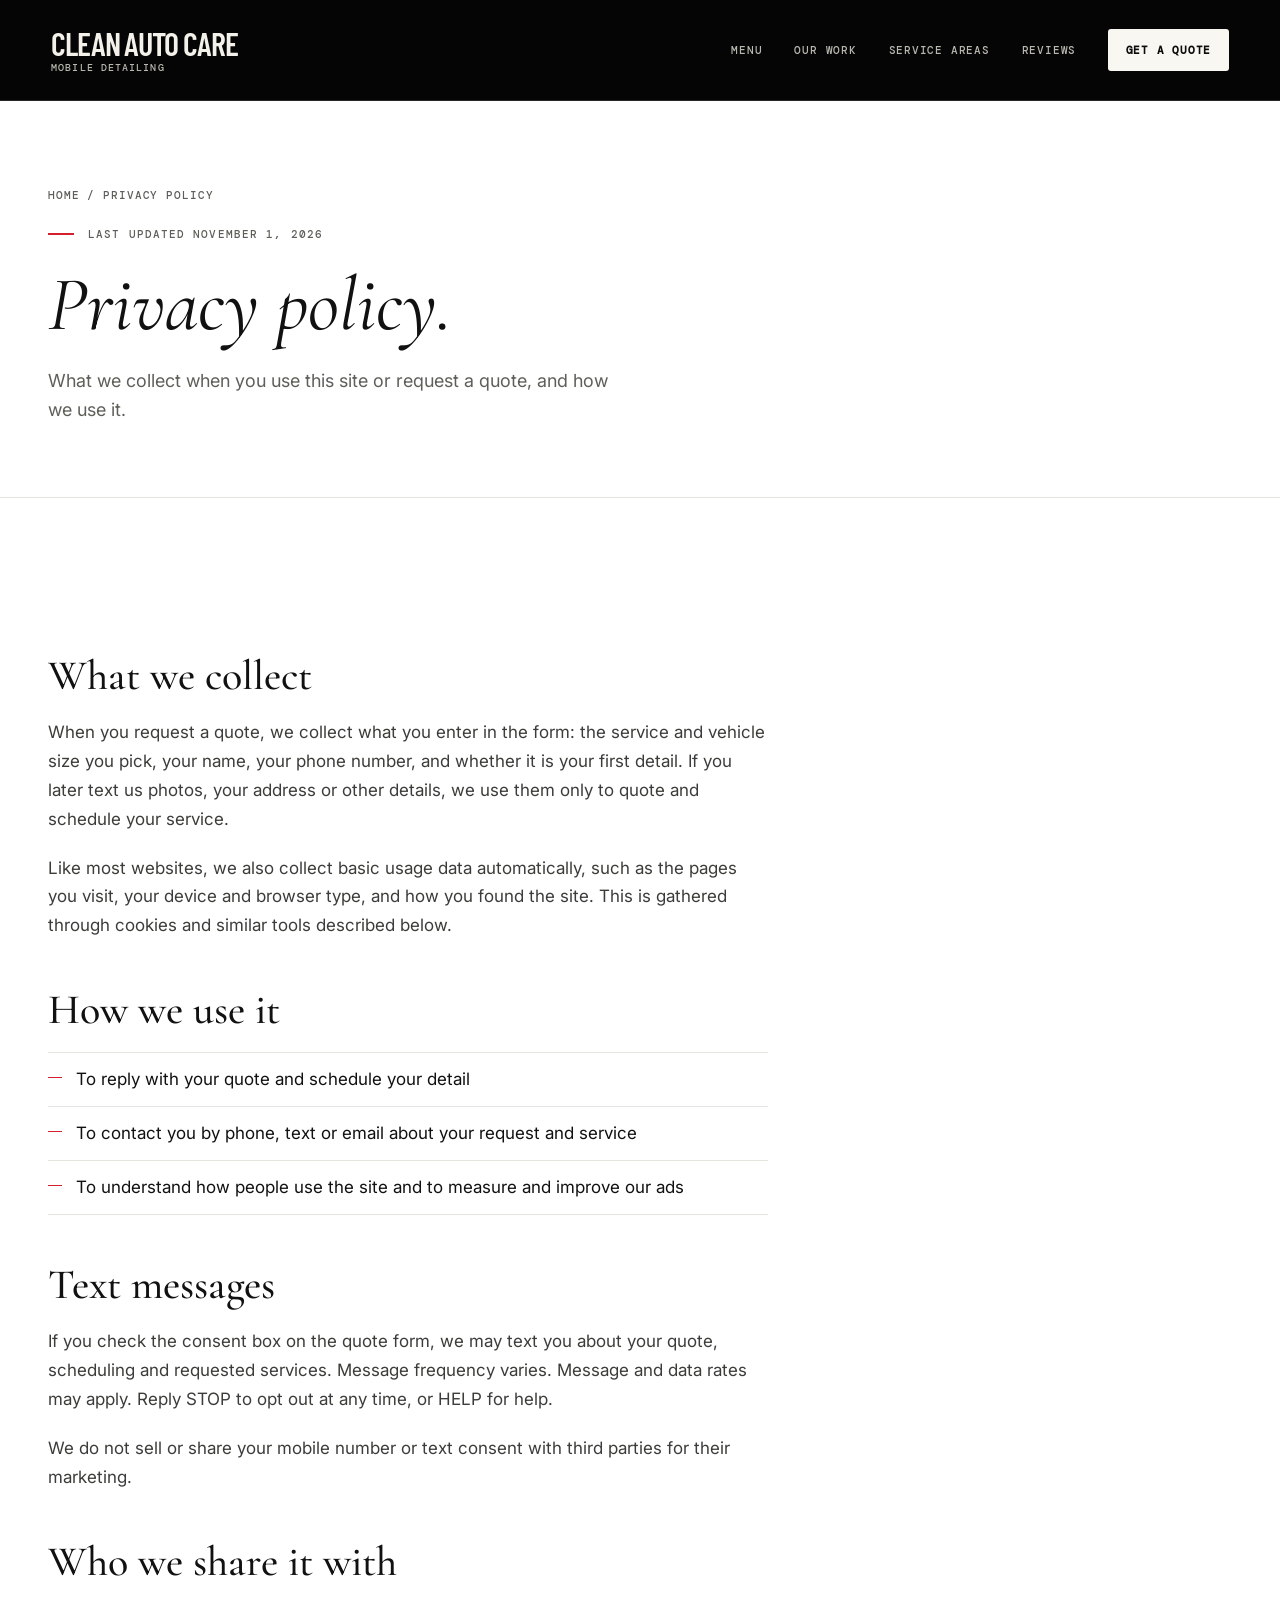
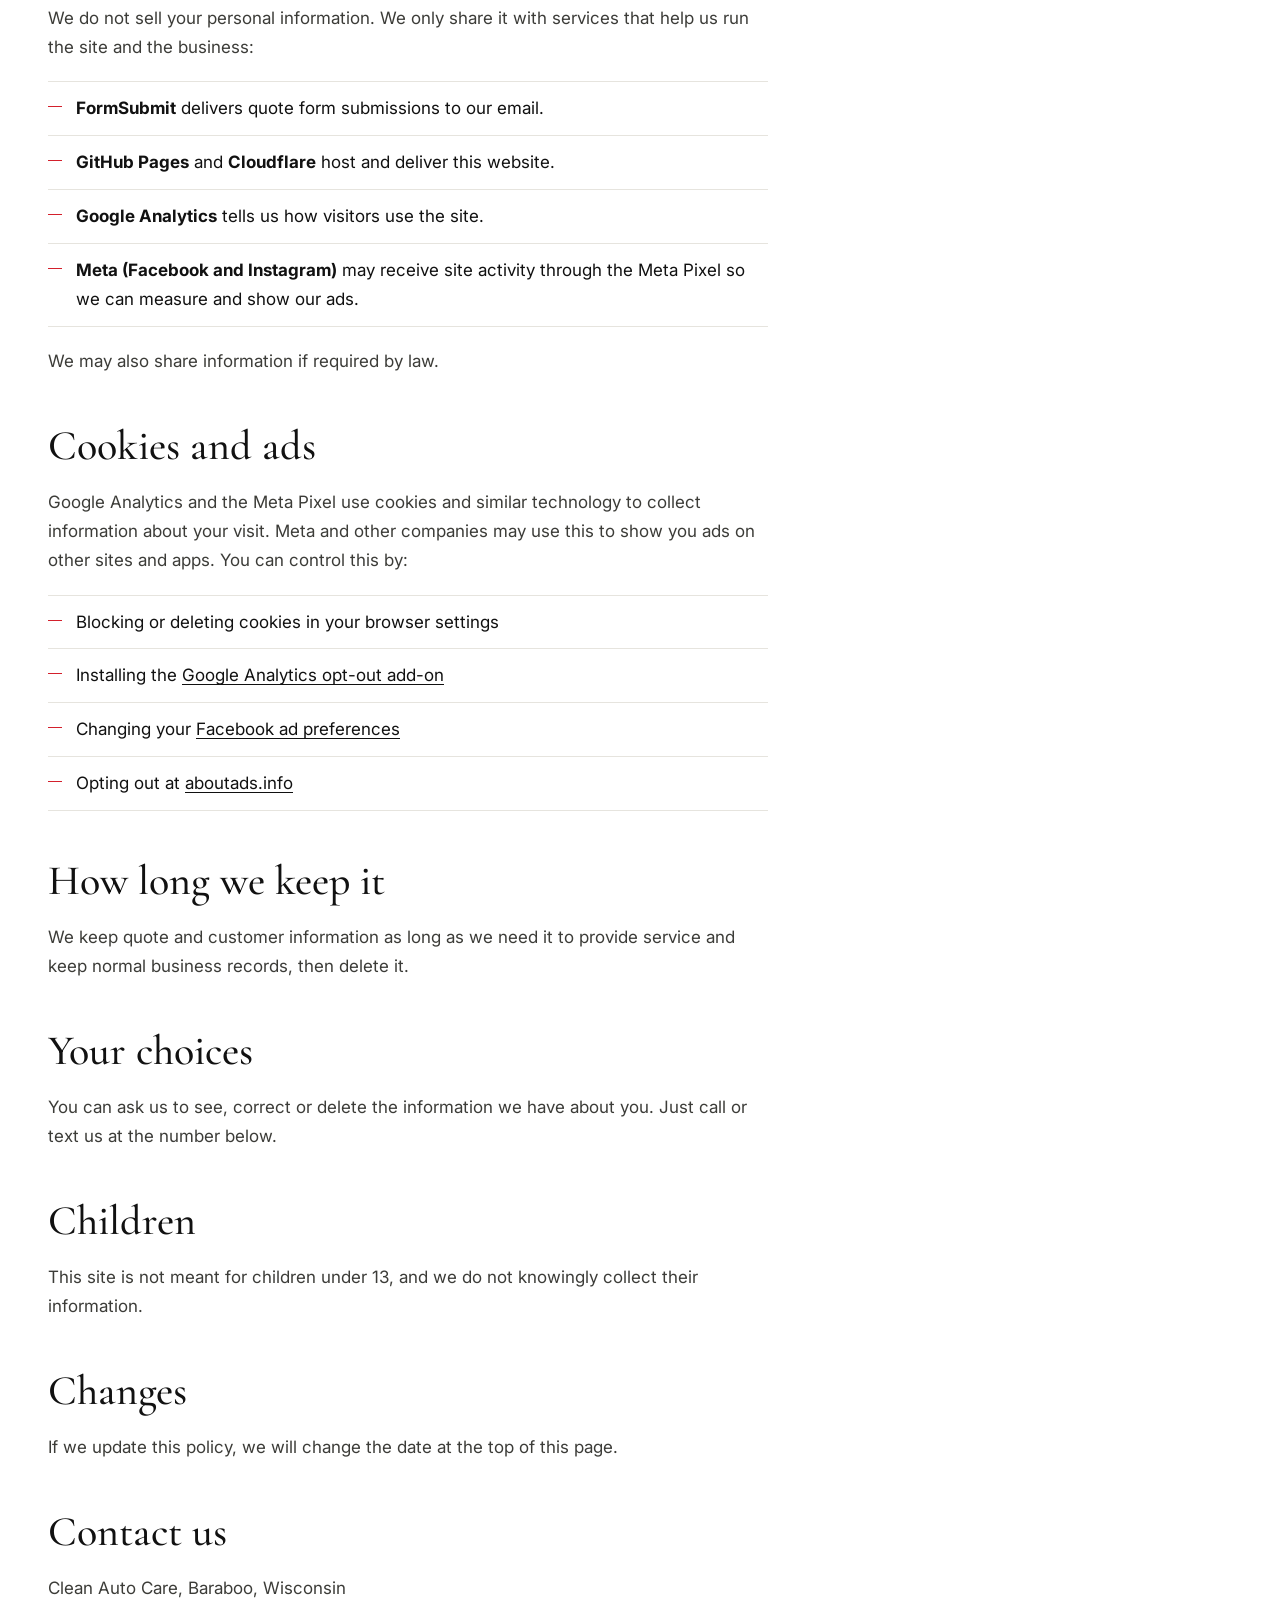
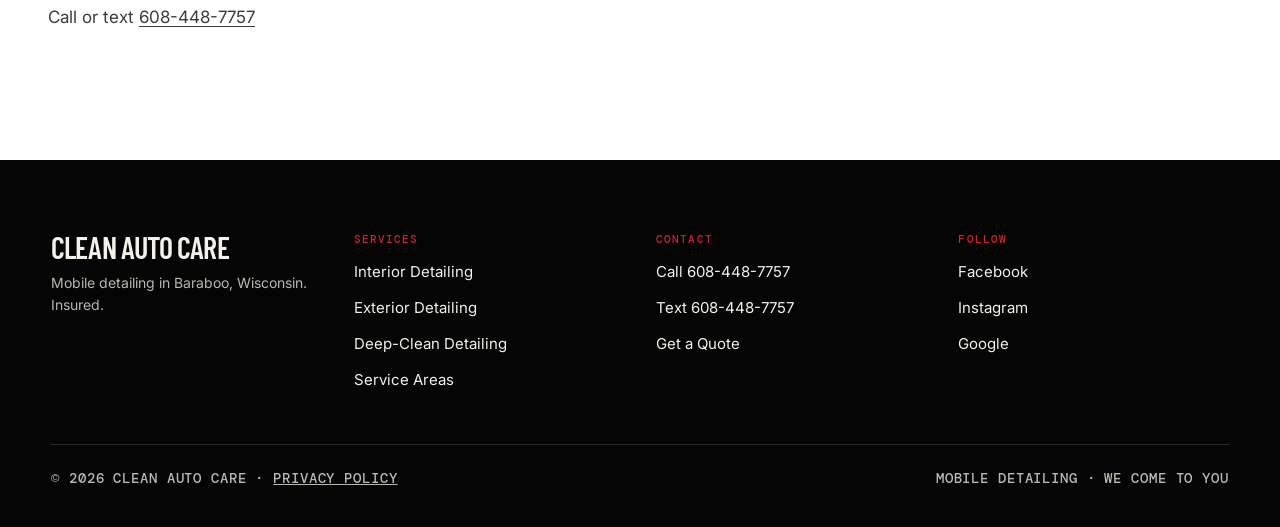
==== commit f5bac4e6: "Bespoke redesign: white menu-style site, simpler quote form Keeps the homepage hero. Everything belo" ====
--- a/privacy/index.html
+++ b/privacy/index.html
@@ -4,20 +4,49 @@
   <meta charset="utf-8"><meta name="viewport" content="width=device-width, initial-scale=1">
   <title>Privacy Policy | Clean Auto Care</title>
   <meta name="description" content="How Clean Auto Care collects, uses and protects the information you share through our website and quote form.">
-  <meta name="robots" content="noindex, follow"><meta name="theme-color" content="#07111f"><link rel="canonical" href="https://cleanautocare.org/privacy/">
-  <link rel="icon" type="image/png" sizes="64x64" href="/images/favicon-64.png"><link rel="preconnect" href="https://fonts.googleapis.com"><link rel="preconnect" href="https://fonts.gstatic.com" crossorigin><link href="https://fonts.googleapis.com/css2?family=Cormorant+Garamond:wght@500;600;700&family=Inter:wght@400;500;600&display=swap" rel="stylesheet"><link rel="stylesheet" href="/style.css?v=20261029.6">
+  <meta name="robots" content="noindex, follow"><meta name="theme-color" content="#050505"><link rel="canonical" href="https://cleanautocare.org/privacy/">
+  <link rel="icon" type="image/png" sizes="64x64" href="/images/favicon-64.png?v=2"><link rel="icon" type="image/png" sizes="32x32" href="/images/favicon-32.png?v=2"><link rel="preconnect" href="https://fonts.googleapis.com"><link rel="preconnect" href="https://fonts.gstatic.com" crossorigin><link href="https://fonts.googleapis.com/css2?family=Barlow+Condensed:wght@500;600;700&family=Cormorant+Garamond:ital,wght@0,500;0,600;1,400;1,500&family=DM+Mono:wght@400;500&family=Inter:wght@400;500;600&display=swap" rel="stylesheet"><link rel="stylesheet" href="/style.css?v=20261101.1"><link rel="stylesheet" href="/bespoke.css?v=20261101.1">
   <script async src="https://www.googletagmanager.com/gtag/js?id=G-19XPZ4K6GP"></script>
   <script>window.dataLayer=window.dataLayer||[];function gtag(){dataLayer.push(arguments);}gtag('js',new Date());gtag('config','G-19XPZ4K6GP');</script>
+  <!-- Meta Pixel -->
+  <script>!function(f,b,e,v,n,t,s){if(f.fbq)return;n=f.fbq=function(){n.callMethod?n.callMethod.apply(n,arguments):n.queue.push(arguments)};if(!f._fbq)f._fbq=n;n.push=n;n.loaded=!0;n.version='2.0';n.queue=[];t=b.createElement(e);t.async=!0;t.src=v;s=b.getElementsByTagName(e)[0];s.parentNode.insertBefore(t,s)}(window,document,'script','https://connect.facebook.net/en_US/fbevents.js');fbq('init','472347305557955');fbq('track','PageView');</script>
 </head>
-<body>
+<body class="b-page">
   <a class="skip-link" href="#main-content">Skip to main content</a>
-  <header class="site-header"><div class="nav-wrap"><a class="brand" href="/" aria-label="Clean Auto Care home"><span>Clean Auto Care</span><small>Mobile Detailing</small></a><button class="menu-toggle" type="button" aria-expanded="false" aria-controls="main-navigation"><span class="sr-only">Open menu</span><span aria-hidden="true">Menu</span></button><nav id="main-navigation" class="main-nav" aria-label="Primary navigation"><a href="/#services">Services</a><a href="/#pricing">Pricing</a><a href="/service-areas/">Service Areas</a><a href="/#reviews">Reviews</a><a class="nav-cta" href="/quote/">Get a Quote</a></nav></div></header>
+  <header class="site-header">
+    <div class="nav-wrap">
+      <a class="brand" href="/" aria-label="Clean Auto Care home">
+        <span>Clean Auto Care</span>
+        <small>Mobile Detailing</small>
+      </a>
+      <button class="menu-toggle" type="button" aria-expanded="false" aria-controls="main-navigation">
+        <span class="sr-only">Open menu</span>
+        <span aria-hidden="true">Menu</span>
+      </button>
+      <nav id="main-navigation" class="main-nav" aria-label="Primary navigation">
+        <a href="/#menu">Menu</a>
+        <a href="/#work">Our Work</a>
+        <a href="/service-areas/">Service Areas</a>
+        <a href="/#reviews">Reviews</a>
+        <a class="nav-cta" href="/quote/">Get a Quote</a>
+      </nav>
+    </div>
+  </header>
+
   <main id="main-content">
-    <section class="page-hero"><div class="container"><p class="breadcrumbs"><a href="/">Home</a> / Privacy Policy</p><p class="eyebrow">Last updated October 29, 2026</p><h1>Privacy Policy</h1><p class="page-lead">What we collect when you use this site or request a quote, and how we use it.</p></div></section>
-    <section class="section"><div class="container content-grid legal-grid">
-      <article class="prose legal-prose">
+    <section class="b b-intro">
+      <div class="b-wrap">
+        <p class="b-crumbs"><a href="/">Home</a> / Privacy Policy</p>
+        <p class="b-label">Last updated November 1, 2026</p>
+        <h1 class="b-display">Privacy policy.</h1>
+        <p class="b-lead">What we collect when you use this site or request a quote, and how we use it.</p>
+      </div>
+    </section>
+    <section class="b b-section">
+      <div class="b-wrap">
+        <article class="b-prose">
         <h2>What we collect</h2>
-        <p>When you request a quote, we collect what you enter in the form: your name, phone number, email (if given), service location, vehicle details, the services and add-ons you pick, any notes, and any photos you upload.</p>
+        <p>When you request a quote, we collect what you enter in the form: the service and vehicle size you pick, your name, your phone number, and whether it is your first detail. If you later text us photos, your address or other details, we use them only to quote and schedule your service.</p>
         <p>Like most websites, we also collect basic usage data automatically, such as the pages you visit, your device and browser type, and how you found the site. This is gathered through cookies and similar tools described below.</p>
 
         <h2>How we use it</h2>
@@ -35,7 +64,7 @@
         <p>We do not sell your personal information. We only share it with services that help us run the site and the business:</p>
         <ul>
           <li><strong>FormSubmit</strong> delivers quote form submissions to our email.</li>
-          <li><strong>Cloudflare</strong> hosts this website.</li>
+          <li><strong>GitHub Pages</strong> and <strong>Cloudflare</strong> host and deliver this website.</li>
           <li><strong>Google Analytics</strong> tells us how visitors use the site.</li>
           <li><strong>Meta (Facebook and Instagram)</strong> may receive site activity through the Meta Pixel so we can measure and show our ads.</li>
         </ul>
@@ -65,9 +94,43 @@
         <h2>Contact us</h2>
         <p>Clean Auto Care, Baraboo, Wisconsin<br>Call or text <a href="tel:+16084487757">608-448-7757</a></p>
       </article>
-    </div></section>
+      </div>
+    </section>
   </main>
-  <footer class="site-footer"><div class="container footer-grid"><div><a class="brand footer-brand" href="/"><span>Clean Auto Care</span><small>Mobile Detailing</small></a><p>Mobile auto detailing based in Baraboo, Wisconsin.</p></div><div><h2>Services</h2><a href="/services/interior-detailing.html">Interior Detailing</a><a href="/services/exterior-detailing.html">Exterior Detailing</a><a href="/services/deep-clean-detailing.html">Deep-Clean Detailing</a></div><div><h2>Contact</h2><a href="tel:+16084487757">608-448-7757</a><a href="/service-areas/">Service Areas</a><a href="/quote/">Get a Quote</a></div><div><h2>Follow</h2><a href="https://www.facebook.com/people/Clean-Auto-Care/61571332643960/" target="_blank" rel="noopener">Facebook</a><a href="https://www.instagram.com/cleanautocarellc" target="_blank" rel="noopener">Instagram</a><a href="https://share.google/BWF50CTPBVMTIAiap" target="_blank" rel="noopener">Google Business Profile</a></div></div><div class="container footer-bottom"><p>© 2026 Clean Auto Care. <a href="/privacy/">Privacy Policy</a></p><p>Mobile auto detailing in Baraboo, WI.</p></div></footer>
-  <script src="/script.js?v=20260813.4" defer></script>
+
+  <footer class="b b-footer">
+    <div class="b-wrap">
+      <div class="b-footer-grid">
+        <div class="b-footer-brand">
+          <a href="/">Clean Auto Care</a>
+          <p>Mobile detailing in Baraboo, Wisconsin. Insured.</p>
+        </div>
+        <div class="b-footer-col">
+          <h2>Services</h2>
+          <a href="/services/interior-detailing.html">Interior Detailing</a>
+          <a href="/services/exterior-detailing.html">Exterior Detailing</a>
+          <a href="/services/deep-clean-detailing.html">Deep-Clean Detailing</a>
+          <a href="/service-areas/">Service Areas</a>
+        </div>
+        <div class="b-footer-col">
+          <h2>Contact</h2>
+          <a href="tel:+16084487757">Call 608-448-7757</a>
+          <a href="sms:+16084487757">Text 608-448-7757</a>
+          <a href="/quote/">Get a Quote</a>
+        </div>
+        <div class="b-footer-col">
+          <h2>Follow</h2>
+          <a href="https://www.facebook.com/people/Clean-Auto-Care/61571332643960/" target="_blank" rel="noopener">Facebook</a>
+          <a href="https://www.instagram.com/cleanautocarellc" target="_blank" rel="noopener">Instagram</a>
+          <a href="https://share.google/BWF50CTPBVMTIAiap" target="_blank" rel="noopener">Google</a>
+        </div>
+      </div>
+      <div class="b-footer-bottom">
+        <p>© 2026 Clean Auto Care · <a href="/privacy/">Privacy Policy</a></p>
+        <p>Mobile detailing · We come to you</p>
+      </div>
+    </div>
+  </footer>
+  <script src="/script.js?v=20261101.1" defer></script>
 </body>
 </html>
--- a/style.css
+++ b/style.css
@@ -737,6 +737,21 @@
 .pricing-note { margin: 0 0 2.5rem; color: var(--on-dark-muted); font-size: 1rem; }
 .pricing-note a { color: var(--paper); text-underline-offset: 3px; }
 
+/* Add-ons that are listed but not offered right now */
+.addon-grid > .addon-unavailable { opacity: 0.55; }
+.quote-page .q-unavailable { opacity: 0.45; }
+.quote-page .q-unavailable input { cursor: not-allowed; }
+.quote-page .q-unavailable:hover span { border-color: rgba(255, 255, 255, 0.24); background: rgba(255, 255, 255, 0.04); }
+
+/* New customer offer line under the quote page intro */
+.quote-offer { margin: -1rem auto 0; color: var(--paper); font-size: 1rem; font-weight: 600; }
+.quote-offer::before { content: ""; display: inline-block; width: 1.4rem; height: 2px; margin: 0 0.6rem 0.25rem 0; vertical-align: middle; background: var(--accent); }
+
+/* New customer offer checkbox on the quote form */
+.quote-page .quote-wizard .new-customer-check { margin-top: 1.6rem; padding: 1rem 1.1rem; color: var(--on-dark); font-size: 1rem; border: 1px solid rgba(255, 255, 255, 0.24); }
+.quote-page .quote-wizard .new-customer-check strong { color: var(--paper); }
+.quote-page .quote-wizard .new-customer-check input { width: 1.15rem; height: 1.15rem; margin-top: 0.2rem; }
+
 /* Privacy policy: one readable column */
 .legal-grid { grid-template-columns: minmax(0, 760px); }
 .legal-prose { max-width: 760px; padding-top: 0; font-size: 1.05rem; }
--- a/bespoke.css
+++ b/bespoke.css
@@ -0,0 +1,255 @@
+/* Clean Auto Care: bespoke layer (2026-11).
+   Loads after style.css. style.css still draws the dark header and the homepage hero exactly as before;
+   everything below the hero, and the inner pages, use the "b" blocks here: white, serif headlines,
+   mono labels with a short red dash, black buttons, hairline rules. */
+:root {
+  --b-ink: #111111;
+  --b-black: #050505;
+  --b-paper: #ffffff;
+  --b-tint: #f7f6f3;
+  --b-line: #e6e4de;
+  --b-muted: #5f5f5a;
+  --b-dots: #a9a79f;
+  --b-bone: #f8f7f2;
+  --b-on-dark: #f3f1e9;
+  --b-on-dark-muted: #b9b8b0;
+  --b-red: #d3202c;
+  --b-serif: "Cormorant Garamond", Georgia, "Times New Roman", serif;
+  --b-mono: "DM Mono", ui-monospace, Menlo, monospace;
+  --b-sans: Inter, ui-sans-serif, system-ui, -apple-system, "Segoe UI", sans-serif;
+  --b-condensed: "Barlow Condensed", "Arial Narrow", sans-serif;
+  --b-gutter: clamp(20px, 4vw, 48px);
+  --b-header: 100px;
+}
+@media (max-width: 900px) { :root { --b-header: 76px; } }
+
+body.b-page { background: var(--b-paper); color: var(--b-ink); }
+
+/* Reset style.css element rules inside the new blocks */
+.b { color: var(--b-ink); font-family: var(--b-sans); font-size: 16px; line-height: 1.6; letter-spacing: normal; }
+.b :is(h1, h2, h3, h4, p, ul, ol, figure, blockquote, dl, dd) { margin: 0; }
+.b :is(h1, h2, h3, h4) { text-transform: none; letter-spacing: normal; }
+.b a { color: inherit; }
+.b :focus-visible { outline: 2px solid var(--b-red); outline-offset: 3px; }
+.b img { display: block; max-width: 100%; }
+
+.b-wrap { max-width: 1280px; margin-inline: auto; padding-inline: var(--b-gutter); }
+.b-narrow { max-width: 860px; }
+.b-section { padding-block: 128px; }
+.b-tint { background: var(--b-tint); border-block: 1px solid var(--b-line); }
+.b-rule { border-top: 1px solid var(--b-line); }
+.b-stack { display: flex; flex-direction: column; gap: 56px; }
+
+/* Labels and headings */
+.b-label { display: flex; align-items: center; gap: 14px; font: 500 11px/1.5 var(--b-mono); letter-spacing: 0.1em; text-transform: uppercase; color: var(--b-muted); }
+.b-label::before { content: ""; flex: 0 0 26px; height: 2px; background: var(--b-red); }
+.b-label.is-center { justify-content: center; text-align: center; }
+.b-label.is-center::after { content: ""; flex: 0 0 26px; height: 2px; background: var(--b-red); }
+.b-label.is-plain::before { display: none; }
+.b-mono { font: 500 11px/1.6 var(--b-mono); letter-spacing: 0.1em; text-transform: uppercase; color: var(--b-muted); }
+.b-display { font-family: var(--b-serif); font-style: italic; font-weight: 400; font-size: clamp(48px, 6vw, 84px); line-height: 1; text-wrap: balance; }
+.b-h2 { font-family: var(--b-serif); font-weight: 500; font-size: clamp(44px, 5.5vw, 76px); line-height: 0.98; text-wrap: balance; }
+.b-h3 { font-family: var(--b-serif); font-weight: 500; font-size: clamp(36px, 4vw, 52px); line-height: 1; }
+.b-lead { max-width: 560px; font-size: 18px; color: var(--b-muted); }
+.b-head { display: flex; flex-direction: column; gap: 18px; }
+.b-head.is-center { align-items: center; text-align: center; }
+.b-head-row { display: flex; flex-wrap: wrap; justify-content: space-between; align-items: flex-end; gap: 24px; }
+
+/* Buttons */
+.b-actions { display: flex; flex-wrap: wrap; gap: 10px; }
+.b-btn { display: inline-flex; align-items: center; justify-content: center; min-height: 52px; padding: 0 26px; border: 1px solid var(--b-ink); background: var(--b-ink); color: var(--b-paper) !important; font: 500 11.5px var(--b-mono); letter-spacing: 0.08em; text-transform: uppercase; text-decoration: none; cursor: pointer; transition: background-color 160ms, color 160ms; }
+.b-btn:hover { background: #2a2a28; }
+.b-btn.is-line { background: transparent; color: var(--b-ink) !important; }
+.b-btn.is-line:hover { background: var(--b-ink); color: var(--b-paper) !important; }
+.b-btn.is-light { background: var(--b-bone); border-color: var(--b-bone); color: var(--b-ink) !important; }
+.b-btn.is-light:hover { background: #d9d7cf; }
+.b-btn.is-light-line { background: transparent; border-color: rgba(255, 255, 255, 0.4); color: var(--b-bone) !important; }
+.b-btn.is-light-line:hover { border-color: var(--b-bone); }
+.b-link { font: 500 11px var(--b-mono); letter-spacing: 0.08em; text-transform: uppercase; color: var(--b-muted); text-decoration: none; display: inline-flex; align-items: center; min-height: 44px; background: none; border: 0; padding: 0; cursor: pointer; }
+.b-link:hover { color: var(--b-ink); }
+
+/* The work: before and after pairs */
+.b-ba-grid { display: grid; grid-template-columns: repeat(auto-fit, minmax(min(100%, 520px), 1fr)); gap: 40px; }
+.b-ba { display: flex; flex-direction: column; gap: 14px; }
+.b-ba-pair { display: grid; grid-template-columns: repeat(2, minmax(0, 1fr)); gap: 3px; }
+.b-ba-pair div { position: relative; }
+.b-ba-pair img { width: 100%; height: 440px; object-fit: cover; }
+.b-ba-tag { position: absolute; left: 12px; bottom: 12px; padding: 6px 10px; font: 500 10.5px var(--b-mono); letter-spacing: 0.12em; text-transform: uppercase; background: var(--b-paper); color: var(--b-ink); }
+.b-ba-tag.is-after { background: var(--b-ink); color: var(--b-paper); }
+.b-caption { display: flex; justify-content: space-between; gap: 12px; font: 500 11px var(--b-mono); letter-spacing: 0.1em; text-transform: uppercase; color: var(--b-muted); }
+
+/* The menu */
+.b-menus { display: grid; grid-template-columns: repeat(auto-fit, minmax(min(100%, 480px), 1fr)); gap: 40px; align-items: start; }
+.b-menu { background: var(--b-paper); border: 1px solid var(--b-line); padding: clamp(28px, 4vw, 56px); display: flex; flex-direction: column; gap: 32px; }
+.b-menu.is-dark { background: var(--b-ink); border-color: var(--b-ink); color: var(--b-on-dark); }
+.b-menu.is-dark .b-label, .b-menu.is-dark .b-note { color: var(--b-on-dark-muted); }
+.b-menu-title { font-family: var(--b-serif); font-weight: 500; font-size: clamp(40px, 4.5vw, 60px); line-height: 0.95; text-align: center; }
+.b-menu-list { display: flex; flex-direction: column; gap: 6px; list-style: none; padding: 0; }
+.b-item { display: flex; flex-direction: column; gap: 4px; padding: 14px 16px; margin-inline: -16px; color: inherit; text-decoration: none; transition: background-color 160ms, color 160ms; }
+a.b-item:hover { background: var(--b-tint); }
+.b-menu.is-dark a.b-item:hover { background: #1f1f1d; }
+.b-item-line { display: flex; align-items: baseline; gap: 12px; }
+.b-item-name { flex: 0 1 auto; font-family: var(--b-serif); font-weight: 600; font-size: 26px; line-height: 1.1; }
+.b-item-dots { flex: 1 1 24px; border-bottom: 1px dotted var(--b-dots); transform: translateY(-5px); }
+.b-menu.is-dark .b-item-dots { border-color: #55554f; }
+.b-item-price { flex: 0 0 auto; font: 500 13px var(--b-mono); letter-spacing: 0.04em; text-transform: uppercase; }
+.b-menu.is-dark .b-item-price { font-size: 11.5px; letter-spacing: 0.08em; color: var(--b-on-dark-muted); }
+.b-item-desc { font-size: 15px; color: var(--b-muted); }
+.b-menu.is-dark .b-item-desc { color: var(--b-on-dark-muted); }
+.b-menu-foot { border-top: 1px solid var(--b-line); padding-top: 24px; display: flex; flex-direction: column; align-items: center; gap: 10px; text-align: center; font-size: 13.5px; color: var(--b-muted); }
+.b-menu.is-dark .b-menu-foot { border-color: #2c2c2a; color: var(--b-on-dark-muted); }
+.b-menu-foot strong { color: var(--b-ink); font-weight: 500; }
+
+/* Steps */
+.b-steps { display: grid; grid-template-columns: repeat(auto-fit, minmax(min(100%, 280px), 1fr)); gap: 40px; list-style: none; padding: 0; }
+.b-steps li { display: flex; flex-direction: column; gap: 12px; border-top: 1px solid var(--b-ink); padding-top: 22px; }
+.b-steps .b-num { font: 500 12px var(--b-mono); color: var(--b-muted); }
+.b-steps h3 { font-family: var(--b-sans); font-weight: 600; font-size: 19px; }
+.b-steps p { color: var(--b-muted); }
+
+/* Reviews */
+.b-reviews { display: grid; grid-template-columns: repeat(auto-fit, minmax(min(100%, 320px), 1fr)); gap: 48px; }
+.b-reviews figure { display: flex; flex-direction: column; gap: 18px; }
+.b-reviews blockquote { font-family: var(--b-serif); font-style: italic; font-weight: 500; font-size: 30px; line-height: 1.25; }
+
+/* Questions */
+.b-faq { display: flex; flex-direction: column; border-top: 1px solid var(--b-ink); }
+.b-faq details { border-bottom: 1px solid var(--b-line); }
+.b-faq summary { list-style: none; cursor: pointer; display: flex; justify-content: space-between; align-items: center; gap: 20px; min-height: 44px; padding: 22px 0; font-family: var(--b-serif); font-weight: 500; font-size: 26px; line-height: 1.2; }
+.b-faq summary::-webkit-details-marker { display: none; }
+.b-faq summary::after { content: "+"; font: 400 20px var(--b-mono); color: var(--b-muted); }
+.b-faq details[open] summary::after { content: "−"; }
+.b-faq details p { padding-bottom: 24px; max-width: 680px; color: var(--b-muted); }
+
+/* Closing call to action */
+.b-cta { display: flex; flex-wrap: wrap; gap: 64px; align-items: center; }
+.b-cta figure { flex: 1 1 360px; min-width: 0; }
+.b-cta figure img { width: 100%; height: 520px; object-fit: cover; }
+.b-cta > div { flex: 999 1 420px; min-width: 0; display: flex; flex-direction: column; gap: 26px; }
+.b-cta .b-display { font-size: clamp(48px, 6vw, 88px); line-height: 0.95; }
+
+/* Inner page intro (sits under the fixed header) */
+.b-intro { padding-top: calc(var(--b-header) + 88px); padding-bottom: 72px; border-bottom: 1px solid var(--b-line); }
+.b-intro .b-wrap { display: flex; flex-direction: column; gap: 24px; }
+.b-crumbs { font: 500 11px var(--b-mono); letter-spacing: 0.08em; text-transform: uppercase; color: var(--b-muted); }
+.b-crumbs a { text-decoration: none; }
+.b-crumbs a:hover { color: var(--b-ink); }
+
+/* Service pages */
+.b-service { display: flex; flex-wrap: wrap; gap: 64px; align-items: flex-start; }
+.b-prose { flex: 999 1 560px; min-width: 0; max-width: 720px; display: flex; flex-direction: column; gap: 20px; font-size: 17px; line-height: 1.7; }
+.b-prose img { width: 100%; max-height: 640px; object-fit: cover; margin-bottom: 20px; }
+.b-prose h2 { font-family: var(--b-serif); font-weight: 500; font-size: clamp(32px, 3.4vw, 42px); line-height: 1.05; margin-top: 28px; }
+.b-prose h3 { font-family: var(--b-sans); font-weight: 600; font-size: 18px; margin-top: 8px; }
+.b-prose p { color: #3c3c38; }
+.b-prose ul, .b-prose ol { padding-left: 0; list-style: none; display: flex; flex-direction: column; border-top: 1px solid var(--b-line); }
+.b-prose li { padding: 12px 0 12px 28px; border-bottom: 1px solid var(--b-line); position: relative; }
+.b-prose ul li::before { content: ""; position: absolute; left: 0; top: 24px; width: 14px; height: 1px; background: var(--b-red); }
+.b-prose ol { counter-reset: b-step; }
+.b-prose ol li::before { counter-increment: b-step; content: counter(b-step); position: absolute; left: 0; top: 12px; font: 500 12px/1.9 var(--b-mono); color: var(--b-muted); }
+.b-prose a { text-underline-offset: 3px; }
+.b-aside { flex: 1 1 300px; min-width: 0; position: sticky; top: calc(var(--b-header) + 24px); border: 1px solid var(--b-line); padding: 32px; display: flex; flex-direction: column; gap: 18px; }
+.b-aside .b-price { font-family: var(--b-serif); font-weight: 500; font-size: 52px; line-height: 1; }
+.b-aside p { color: var(--b-muted); font-size: 15px; }
+.b-aside .b-btn { width: 100%; }
+.b-related { display: flex; flex-direction: column; border-top: 1px solid var(--b-line); padding-top: 14px; }
+.b-related a { padding: 10px 0; font-size: 15px; text-decoration: none; border-bottom: 1px solid var(--b-line); }
+.b-related a:hover { color: var(--b-red); }
+
+/* Service areas */
+.b-areas { display: grid; grid-template-columns: repeat(auto-fit, minmax(min(100%, 340px), 1fr)); gap: 0 48px; border-top: 1px solid var(--b-ink); }
+.b-areas article { padding: 32px 0; border-bottom: 1px solid var(--b-line); display: flex; flex-direction: column; gap: 10px; scroll-margin-top: calc(var(--b-header) + 16px); }
+.b-areas h2 { font-family: var(--b-serif); font-weight: 500; font-size: 32px; line-height: 1.1; }
+.b-areas p { color: var(--b-muted); }
+
+/* Request a visit (quote) */
+.b-quote { padding-top: calc(var(--b-header) + 72px); padding-bottom: 120px; }
+.b-quote-layout { display: flex; flex-wrap: wrap; gap: 64px; align-items: flex-start; }
+.b-quote-side { flex: 1 1 320px; min-width: 0; display: flex; flex-direction: column; gap: 24px; position: sticky; top: calc(var(--b-header) + 32px); }
+.b-progress { list-style: none; padding: 0; margin-top: 8px !important; border-top: 1px solid var(--b-line); }
+.b-progress li { display: flex; justify-content: space-between; gap: 16px; padding: 14px 0; border-bottom: 1px solid var(--b-line); font: 500 12px var(--b-mono); letter-spacing: 0.06em; text-transform: uppercase; color: #9a9891; }
+.b-progress li.is-done, .b-progress li.is-current { color: var(--b-ink); }
+.b-progress li span + span { font: 400 14px var(--b-sans); letter-spacing: 0; text-transform: none; text-align: right; }
+.b-panel { flex: 999 1 560px; min-width: 0; border: 1px solid var(--b-line); padding: clamp(24px, 4vw, 52px); scroll-margin-top: calc(var(--b-header) + 12px); }
+.b-step { border: 0; padding: 0; margin: 0; min-width: 0; display: flex; flex-direction: column; gap: 28px; }
+.b-step[hidden] { display: none; }
+.b-step-head { display: flex; flex-direction: column; gap: 10px; align-items: center; text-align: center; padding: 0; }
+.b-step-title { font-family: var(--b-serif); font-weight: 500; font-size: 44px; line-height: 1; }
+.b-options { display: flex; flex-direction: column; gap: 4px; }
+.b-option { position: relative; display: flex; flex-direction: column; gap: 4px; padding: 18px 20px; cursor: pointer; background: var(--b-paper); color: var(--b-ink); transition: background-color 140ms, color 140ms; }
+.b-option:hover { background: var(--b-tint); }
+.b-option input { position: absolute; opacity: 0; inset: 0; margin: 0; cursor: pointer; }
+.b-option:has(input:focus-visible) { outline: 2px solid var(--b-red); outline-offset: 2px; }
+.b-option.is-picked, .b-option:has(input:checked) { background: var(--b-ink); color: var(--b-paper); }
+.b-option.is-picked .b-item-desc, .b-option:has(input:checked) .b-item-desc { color: #c9c7c0; }
+.b-option.is-picked .b-item-dots, .b-option:has(input:checked) .b-item-dots { border-color: #6b6b66; }
+.b-option.is-small .b-item-name { font-size: 23px; }
+.b-option.is-small .b-item-price { font-size: 11.5px; letter-spacing: 0.08em; color: var(--b-muted); }
+.b-option.is-small.is-picked .b-item-price, .b-option.is-small:has(input:checked) .b-item-price { color: #c9c7c0; }
+.b-sub { display: flex; flex-direction: column; align-items: center; padding-top: 26px; border-top: 1px solid var(--b-line); }
+.b-fields { display: grid; grid-template-columns: repeat(auto-fit, minmax(min(100%, 220px), 1fr)); gap: 16px; }
+.b-field { display: flex; flex-direction: column; gap: 8px; font: 500 11px var(--b-mono); letter-spacing: 0.08em; text-transform: uppercase; color: var(--b-muted); }
+.b-field input { font: 17px var(--b-sans); color: var(--b-ink); padding: 0 0 10px; min-height: 44px; border: 0; border-bottom: 1px solid var(--b-ink); border-radius: 0; background: transparent; width: 100%; }
+.b-field input:focus-visible { outline: none; border-bottom-width: 2px; border-bottom-color: var(--b-red); }
+.b-check { display: flex; gap: 12px; align-items: flex-start; font-size: 13px; line-height: 1.5; color: var(--b-muted); cursor: pointer; }
+.b-check input { width: 20px; height: 20px; flex: 0 0 auto; margin: 0; accent-color: var(--b-ink); }
+.b-check.is-offer { align-items: center; padding: 14px 16px; background: var(--b-tint); color: var(--b-ink); font-size: 15px; }
+.b-check strong { font-weight: 600; }
+.b-submit { width: 100%; min-height: 58px; font-size: 12px; }
+.b-submit:disabled { opacity: 0.6; cursor: progress; }
+.b-error { min-height: 1.5em; color: #b0141f; font-size: 14px; text-align: center; }
+.b-error:empty { display: none; }
+.b-honey { position: absolute !important; left: -9999px !important; width: 1px; height: 1px; opacity: 0; }
+.b-center { text-align: center; }
+
+/* Thank you and 404 */
+.b-message { padding-top: calc(var(--b-header) + 120px); padding-bottom: 140px; text-align: center; }
+.b-message .b-wrap { display: flex; flex-direction: column; align-items: center; gap: 24px; }
+.b-message .b-lead { max-width: 460px; }
+
+/* Footer */
+.b-footer { background: var(--b-black); color: var(--b-on-dark-muted); font-family: var(--b-sans); letter-spacing: normal; }
+.b-footer .b-wrap { padding-block: 72px 40px; display: flex; flex-direction: column; gap: 48px; max-width: none; padding-inline: clamp(20px, 4vw, 80px); }
+.b-footer-grid { display: grid; grid-template-columns: repeat(auto-fit, minmax(min(100%, 200px), 1fr)); gap: 32px; }
+.b-footer-brand { display: flex; flex-direction: column; gap: 10px; }
+.b-footer-brand a { font: 600 30px/1 var(--b-condensed); letter-spacing: -0.03em; text-transform: uppercase; color: var(--b-on-dark); text-decoration: none; }
+.b-footer h2 { margin: 0 0 6px; font: 500 11px var(--b-mono); letter-spacing: 0.1em; text-transform: uppercase; color: var(--b-red); }
+.b-footer-col { display: flex; flex-direction: column; gap: 4px; }
+.b-footer-col a { color: var(--b-on-dark); text-decoration: none; font-size: 15px; padding: 4px 0; }
+.b-footer-col a:hover { color: #ffffff; text-decoration: underline; text-underline-offset: 3px; }
+.b-footer p { margin: 0; font-size: 14px; }
+.b-footer-bottom { display: flex; flex-wrap: wrap; justify-content: space-between; gap: 12px; padding-top: 24px; border-top: 1px solid rgba(255, 255, 255, 0.14); font: 500 11px var(--b-mono); letter-spacing: 0.08em; text-transform: uppercase; }
+.b-footer-bottom a { color: var(--b-on-dark-muted); }
+.b-footer :focus-visible { outline: 2px solid var(--b-bone); outline-offset: 3px; }
+
+/* Phones */
+@media (max-width: 640px) {
+  .b-section { padding-block: 72px; }
+  .b-stack { gap: 40px; }
+  .b-ba-pair img { height: 280px; }
+  .b-menu { padding: 24px 18px; }
+  .b-item { padding: 12px 10px; margin-inline: -10px; }
+  .b-item-name { font-size: 22px; white-space: nowrap; }
+  .b-cta { gap: 40px; }
+  .b-cta figure img { height: 340px; }
+  .b-intro { padding-top: calc(var(--b-header) + 48px); padding-bottom: 48px; }
+  .b-aside { position: static; padding: 24px; }
+  .b-quote { padding-top: calc(var(--b-header) + 40px); padding-bottom: 72px; }
+  .b-quote-layout { gap: 32px; }
+  .b-quote-side { position: static; }
+  .b-quote-side .b-lead, .b-progress { display: none; }
+  .b-panel { padding: 24px 14px; }
+  .b-option { padding: 16px 14px; }
+  .b-option .b-item-name { font-size: 22px; white-space: nowrap; }
+  .b-option.is-small .b-item-name { font-size: 20px; }
+  .b-option.is-small .b-item-price { font-size: 10.5px; letter-spacing: 0.04em; }
+  .b-step-title { font-size: 38px; }
+  .b-message { padding-top: calc(var(--b-header) + 64px); padding-bottom: 96px; }
+  .b-faq summary { font-size: 22px; }
+}
+@media (max-width: 360px) {
+  .b-item-name, .b-option .b-item-name { white-space: normal; }
+}
+@media (prefers-reduced-motion: reduce) {
+  .b-btn, .b-item, .b-option { transition: none; }
+}
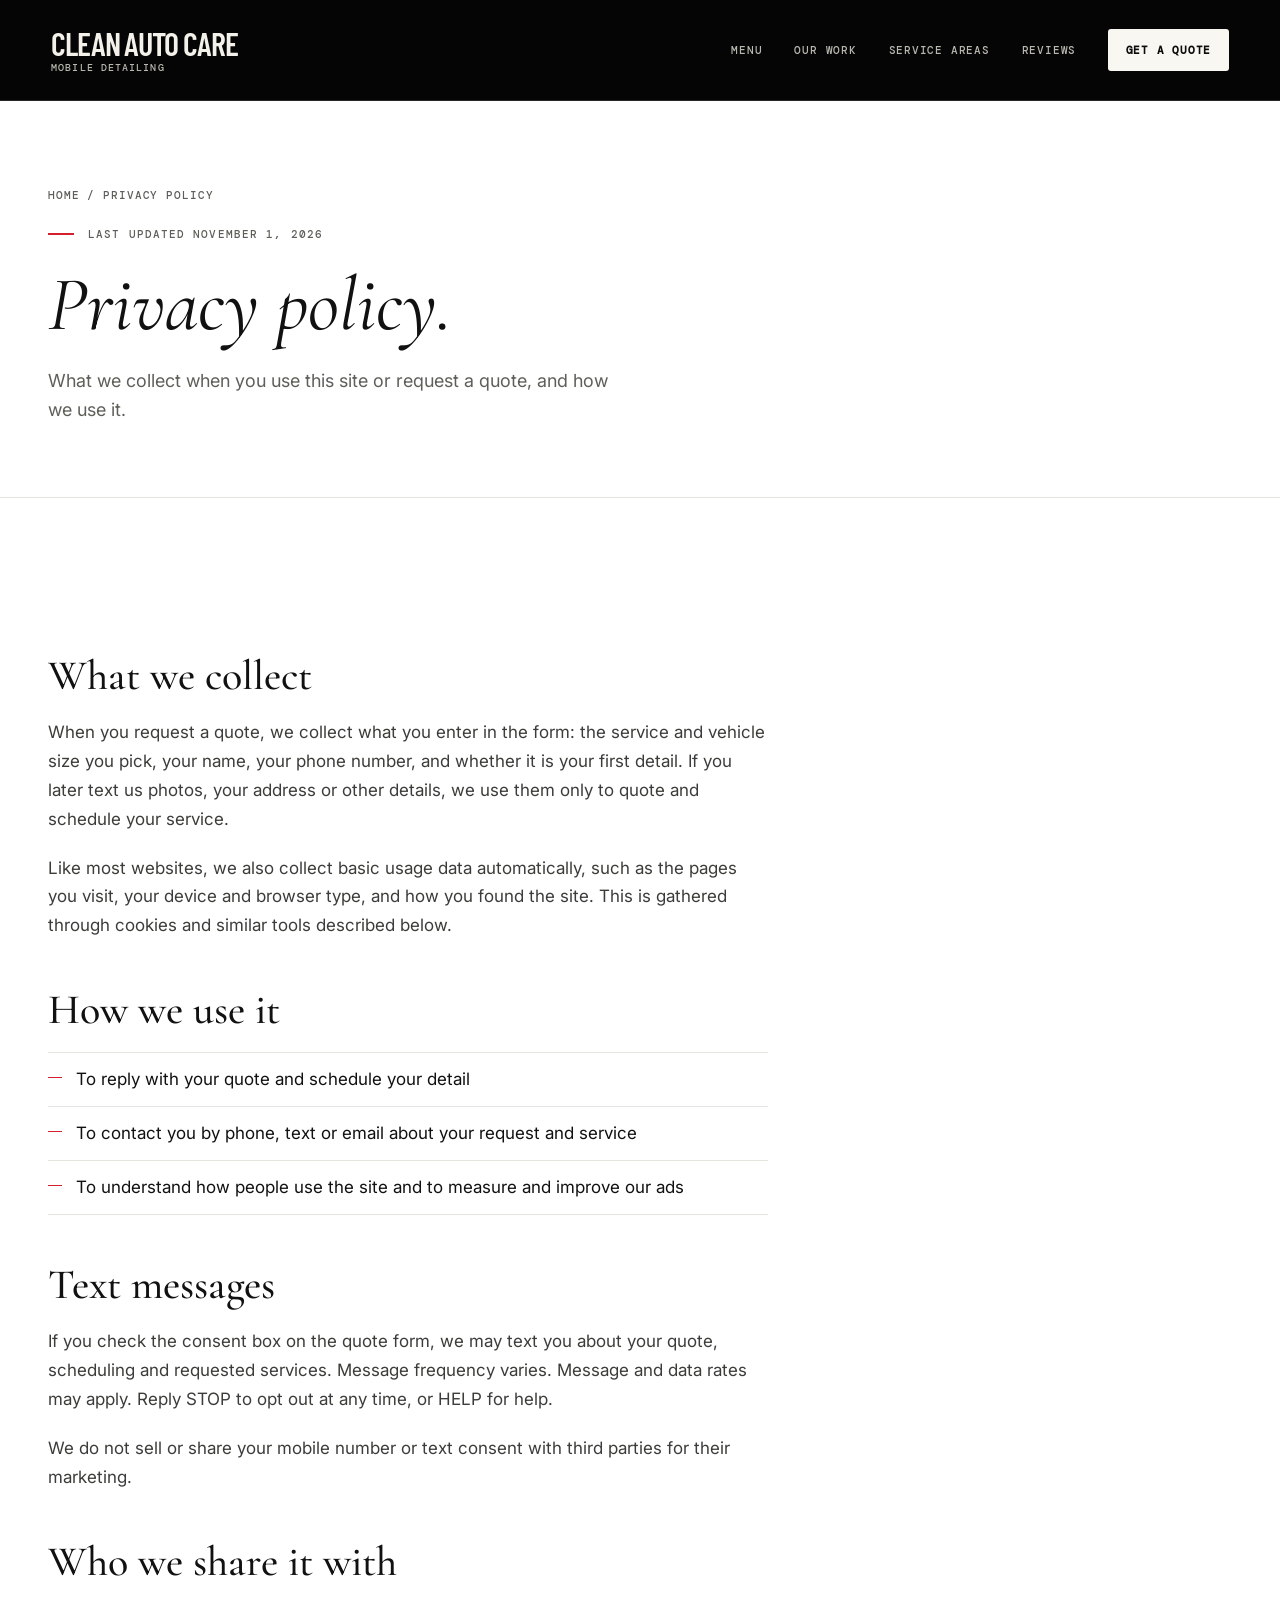
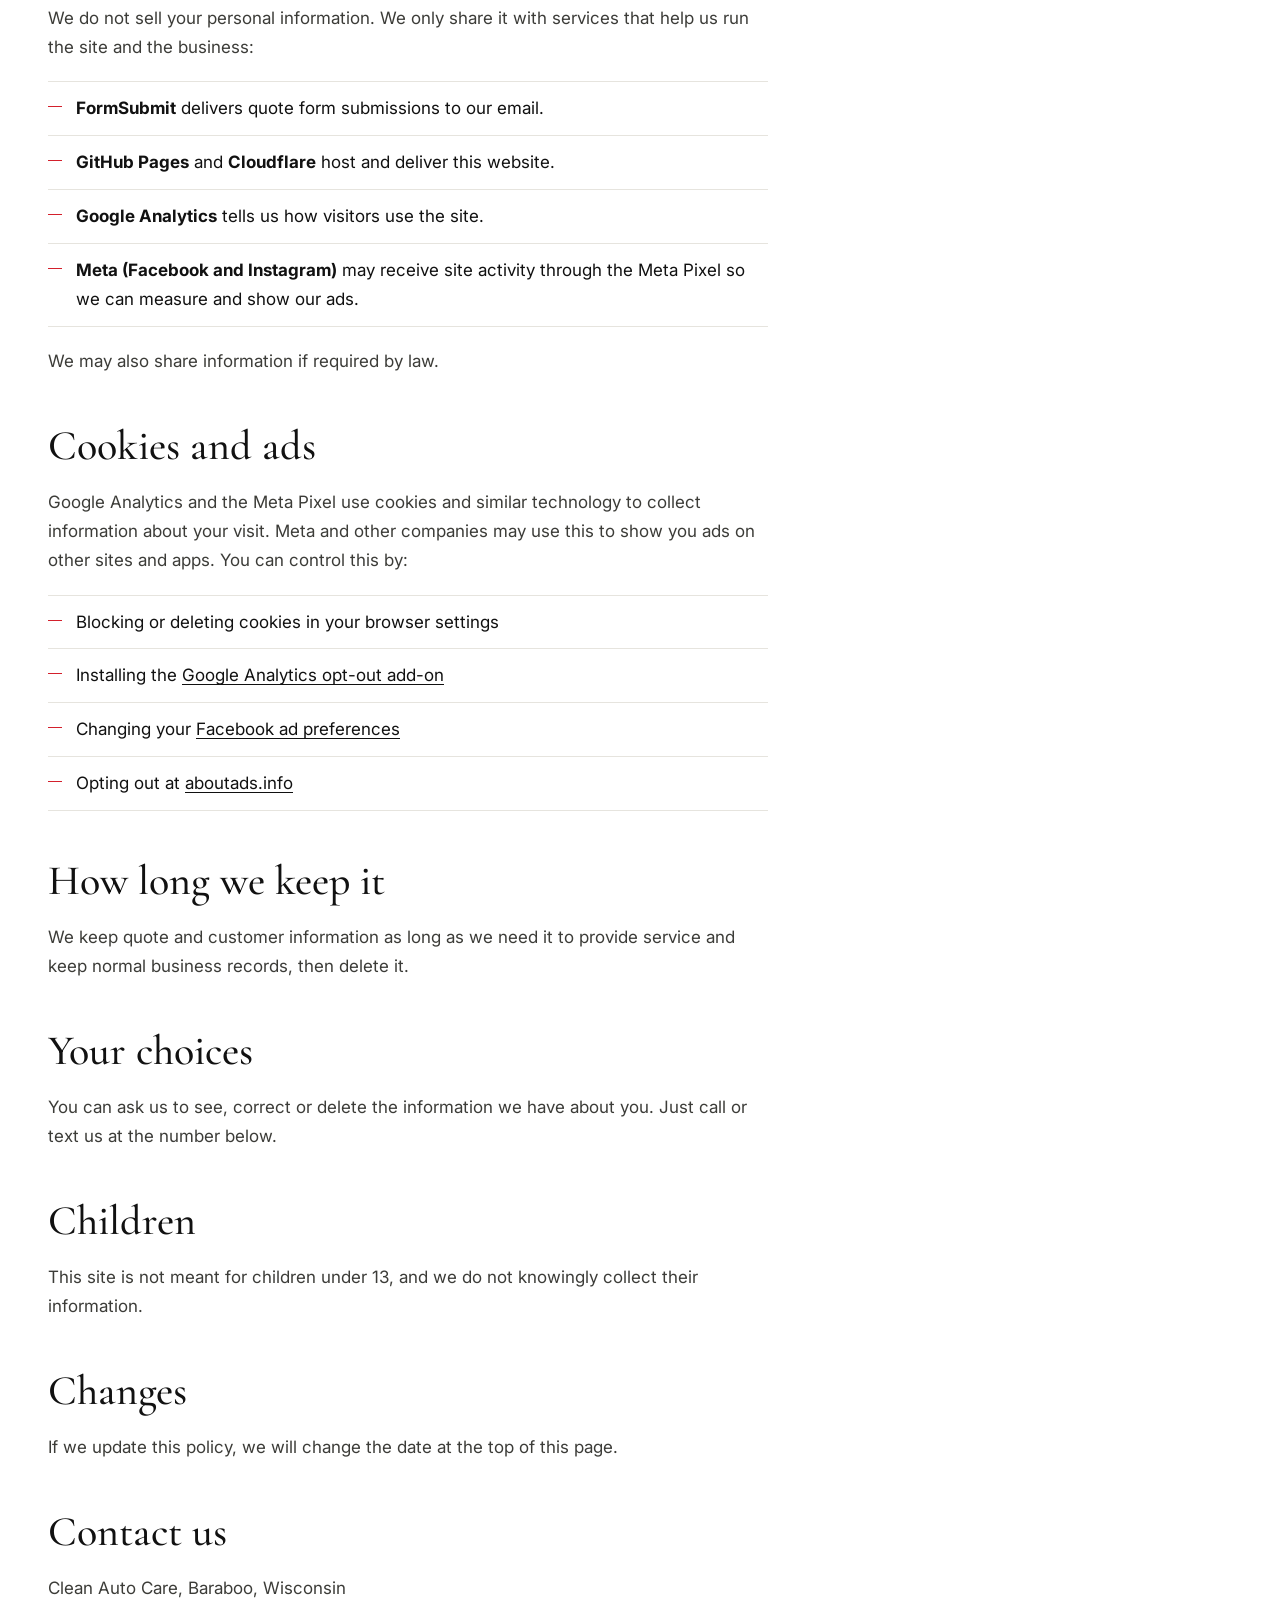
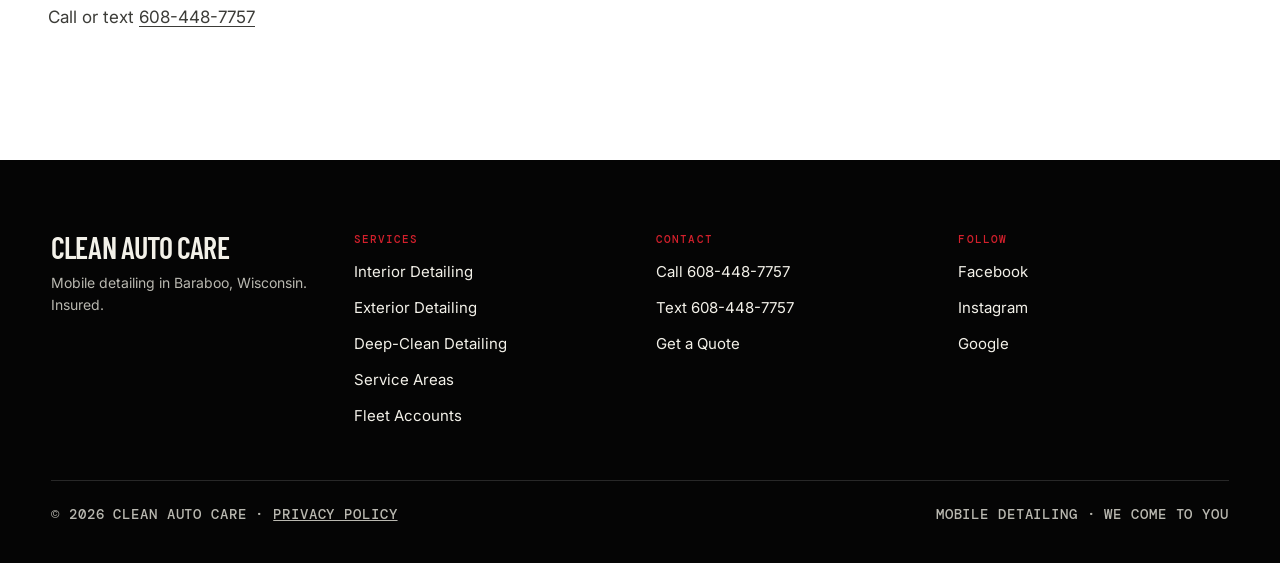
==== commit ba7b5922: "Add fleet & commercial accounts band and /fleet/ page Homepage band and new /fleet/ page announcing " ====
--- a/privacy/index.html
+++ b/privacy/index.html
@@ -5,7 +5,7 @@
   <title>Privacy Policy | Clean Auto Care</title>
   <meta name="description" content="How Clean Auto Care collects, uses and protects the information you share through our website and quote form.">
   <meta name="robots" content="noindex, follow"><meta name="theme-color" content="#050505"><link rel="canonical" href="https://cleanautocare.org/privacy/">
-  <link rel="icon" type="image/png" sizes="64x64" href="/images/favicon-64.png?v=2"><link rel="icon" type="image/png" sizes="32x32" href="/images/favicon-32.png?v=2"><link rel="preconnect" href="https://fonts.googleapis.com"><link rel="preconnect" href="https://fonts.gstatic.com" crossorigin><link href="https://fonts.googleapis.com/css2?family=Barlow+Condensed:wght@500;600;700&family=Cormorant+Garamond:ital,wght@0,500;0,600;1,400;1,500&family=DM+Mono:wght@400;500&family=Inter:wght@400;500;600&display=swap" rel="stylesheet"><link rel="stylesheet" href="/style.css?v=20261101.1"><link rel="stylesheet" href="/bespoke.css?v=20261101.1">
+  <link rel="icon" type="image/png" sizes="64x64" href="/images/favicon-64.png?v=2"><link rel="icon" type="image/png" sizes="32x32" href="/images/favicon-32.png?v=2"><link rel="preconnect" href="https://fonts.googleapis.com"><link rel="preconnect" href="https://fonts.gstatic.com" crossorigin><link href="https://fonts.googleapis.com/css2?family=Barlow+Condensed:wght@500;600;700&family=Cormorant+Garamond:ital,wght@0,500;0,600;1,400;1,500&family=DM+Mono:wght@400;500&family=Inter:wght@400;500;600&display=swap" rel="stylesheet"><link rel="stylesheet" href="/style.css?v=20261101.2"><link rel="stylesheet" href="/bespoke.css?v=20261116.1">
   <script async src="https://www.googletagmanager.com/gtag/js?id=G-19XPZ4K6GP"></script>
   <script>window.dataLayer=window.dataLayer||[];function gtag(){dataLayer.push(arguments);}gtag('js',new Date());gtag('config','G-19XPZ4K6GP');</script>
   <!-- Meta Pixel -->
@@ -111,6 +111,7 @@
           <a href="/services/exterior-detailing.html">Exterior Detailing</a>
           <a href="/services/deep-clean-detailing.html">Deep-Clean Detailing</a>
           <a href="/service-areas/">Service Areas</a>
+          <a href="/fleet/">Fleet Accounts</a>
         </div>
         <div class="b-footer-col">
           <h2>Contact</h2>
@@ -131,6 +132,6 @@
       </div>
     </div>
   </footer>
-  <script src="/script.js?v=20261101.1" defer></script>
+  <script src="/script.js?v=20261101.2" defer></script>
 </body>
 </html>
--- a/bespoke.css
+++ b/bespoke.css
@@ -128,6 +128,17 @@
 .b-cta > div { flex: 999 1 420px; min-width: 0; display: flex; flex-direction: column; gap: 26px; }
 .b-cta .b-display { font-size: clamp(48px, 6vw, 88px); line-height: 0.95; }
 
+/* Fleet accounts band (homepage) */
+.b-dark { background: var(--b-ink); color: var(--b-on-dark); }
+.b-dark .b-label, .b-dark .b-lead, .b-dark .b-mono { color: var(--b-on-dark-muted); }
+.b-fleet { display: flex; flex-wrap: wrap; gap: 56px 80px; align-items: flex-end; }
+.b-fleet > .b-head { flex: 999 1 520px; min-width: 0; }
+.b-fleet-side { flex: 1 1 340px; min-width: 0; display: flex; flex-direction: column; gap: 24px; }
+.b-fleet-list { list-style: none; padding: 0; border-top: 1px solid #3a3a37; }
+.b-fleet-list li { padding: 12px 0 12px 28px; border-bottom: 1px solid #2c2c2a; position: relative; font-family: var(--b-serif); font-weight: 500; font-size: 24px; line-height: 1.2; }
+.b-fleet-list li::before { content: ""; position: absolute; left: 0; top: 26px; width: 14px; height: 1px; background: var(--b-red); }
+.b-dark :focus-visible { outline-color: var(--b-bone); }
+
 /* Inner page intro (sits under the fixed header) */
 .b-intro { padding-top: calc(var(--b-header) + 88px); padding-bottom: 72px; border-bottom: 1px solid var(--b-line); }
 .b-intro .b-wrap { display: flex; flex-direction: column; gap: 24px; }
@@ -184,6 +195,7 @@
 .b-option.is-picked .b-item-desc, .b-option:has(input:checked) .b-item-desc { color: #c9c7c0; }
 .b-option.is-picked .b-item-dots, .b-option:has(input:checked) .b-item-dots { border-color: #6b6b66; }
 .b-option.is-small .b-item-name { font-size: 23px; }
+.b-from { opacity: 0.6; }
 .b-option.is-small .b-item-price { font-size: 11.5px; letter-spacing: 0.08em; color: var(--b-muted); }
 .b-option.is-small.is-picked .b-item-price, .b-option.is-small:has(input:checked) .b-item-price { color: #c9c7c0; }
 .b-sub { display: flex; flex-direction: column; align-items: center; padding-top: 26px; border-top: 1px solid var(--b-line); }
@@ -230,6 +242,7 @@
   .b-menu { padding: 24px 18px; }
   .b-item { padding: 12px 10px; margin-inline: -10px; }
   .b-item-name { font-size: 22px; white-space: nowrap; }
+  .b-menu.is-fleet .b-item-name { white-space: normal; }
   .b-cta { gap: 40px; }
   .b-cta figure img { height: 340px; }
   .b-intro { padding-top: calc(var(--b-header) + 48px); padding-bottom: 48px; }
@@ -243,6 +256,9 @@
   .b-option .b-item-name { font-size: 22px; white-space: nowrap; }
   .b-option.is-small .b-item-name { font-size: 20px; }
   .b-option.is-small .b-item-price { font-size: 10.5px; letter-spacing: 0.04em; }
+  /* "Starting at" sits small above the amount so the vehicle names stay on one line. */
+  .b-option .b-item-price:has(.b-from) { text-align: right; line-height: 1.25; }
+  .b-from { display: block; font-size: 9px; letter-spacing: 0.08em; }
   .b-step-title { font-size: 38px; }
   .b-message { padding-top: calc(var(--b-header) + 64px); padding-bottom: 96px; }
   .b-faq summary { font-size: 22px; }
